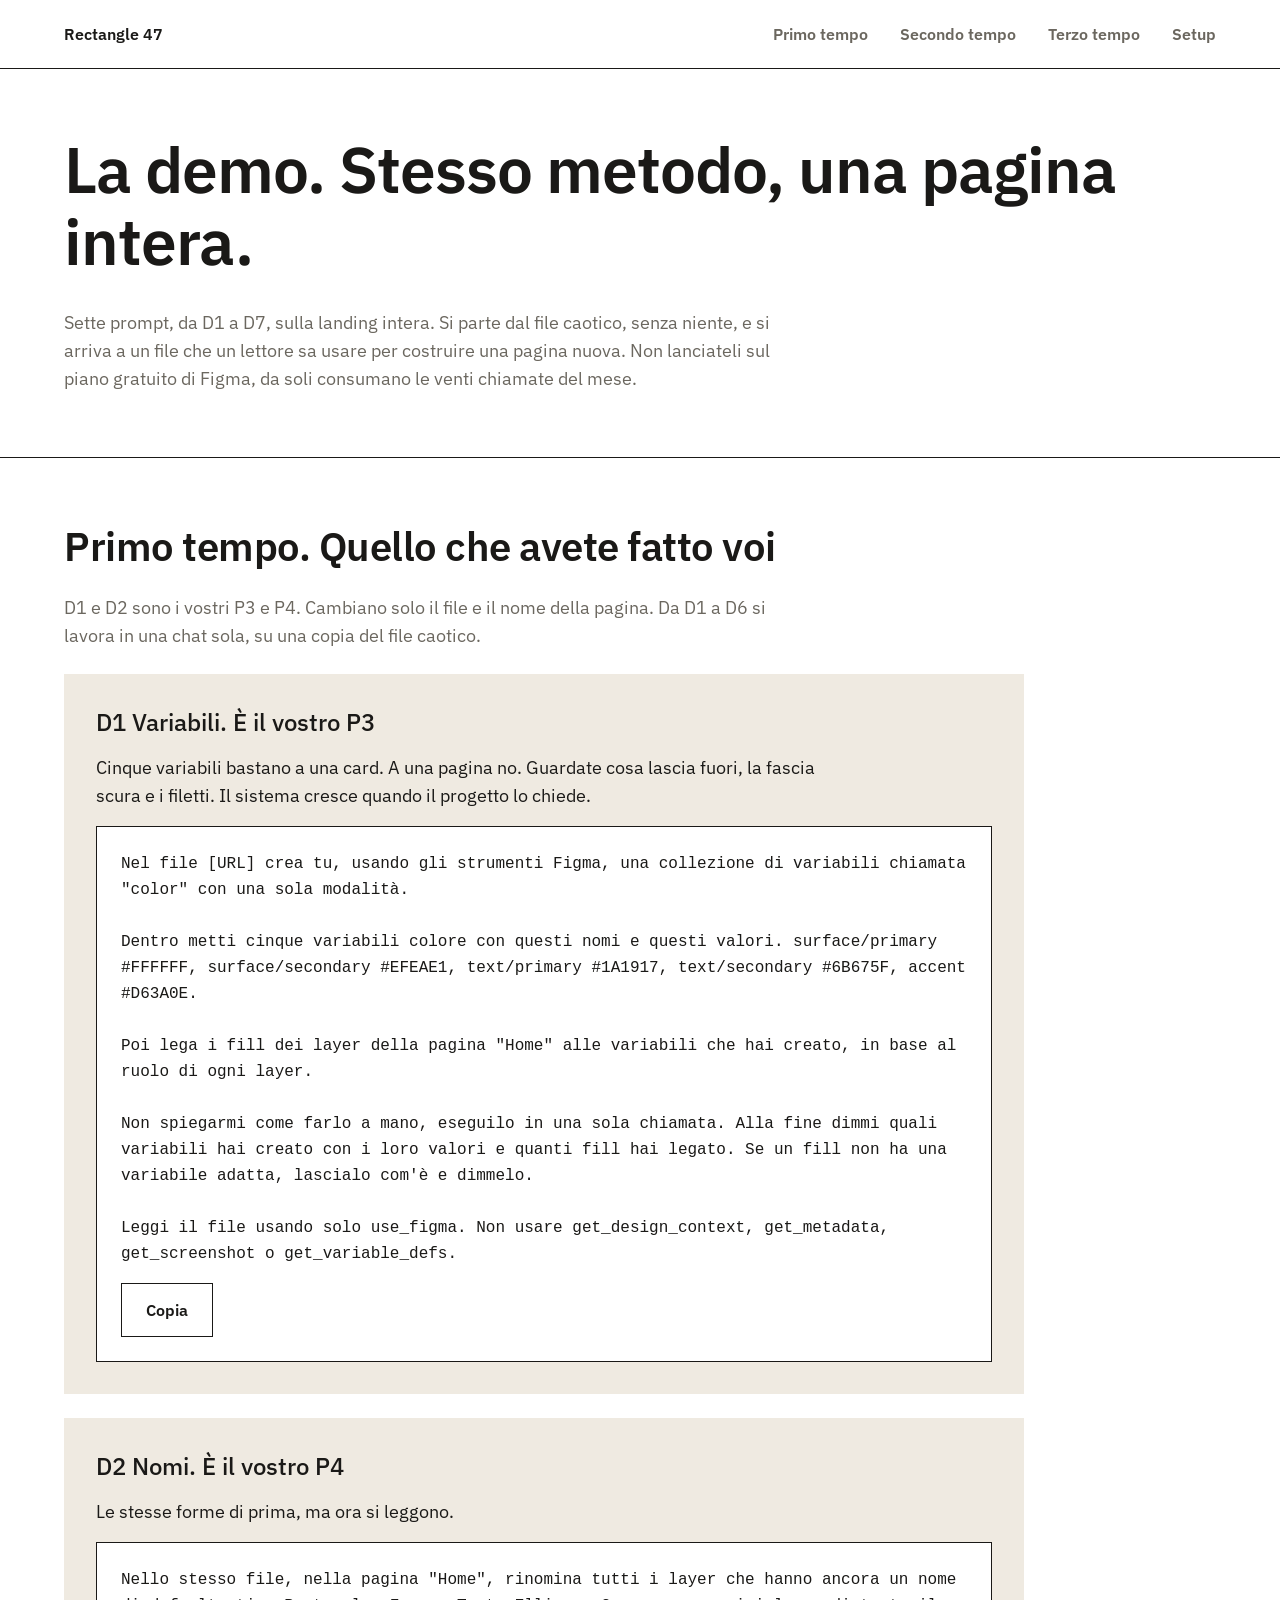
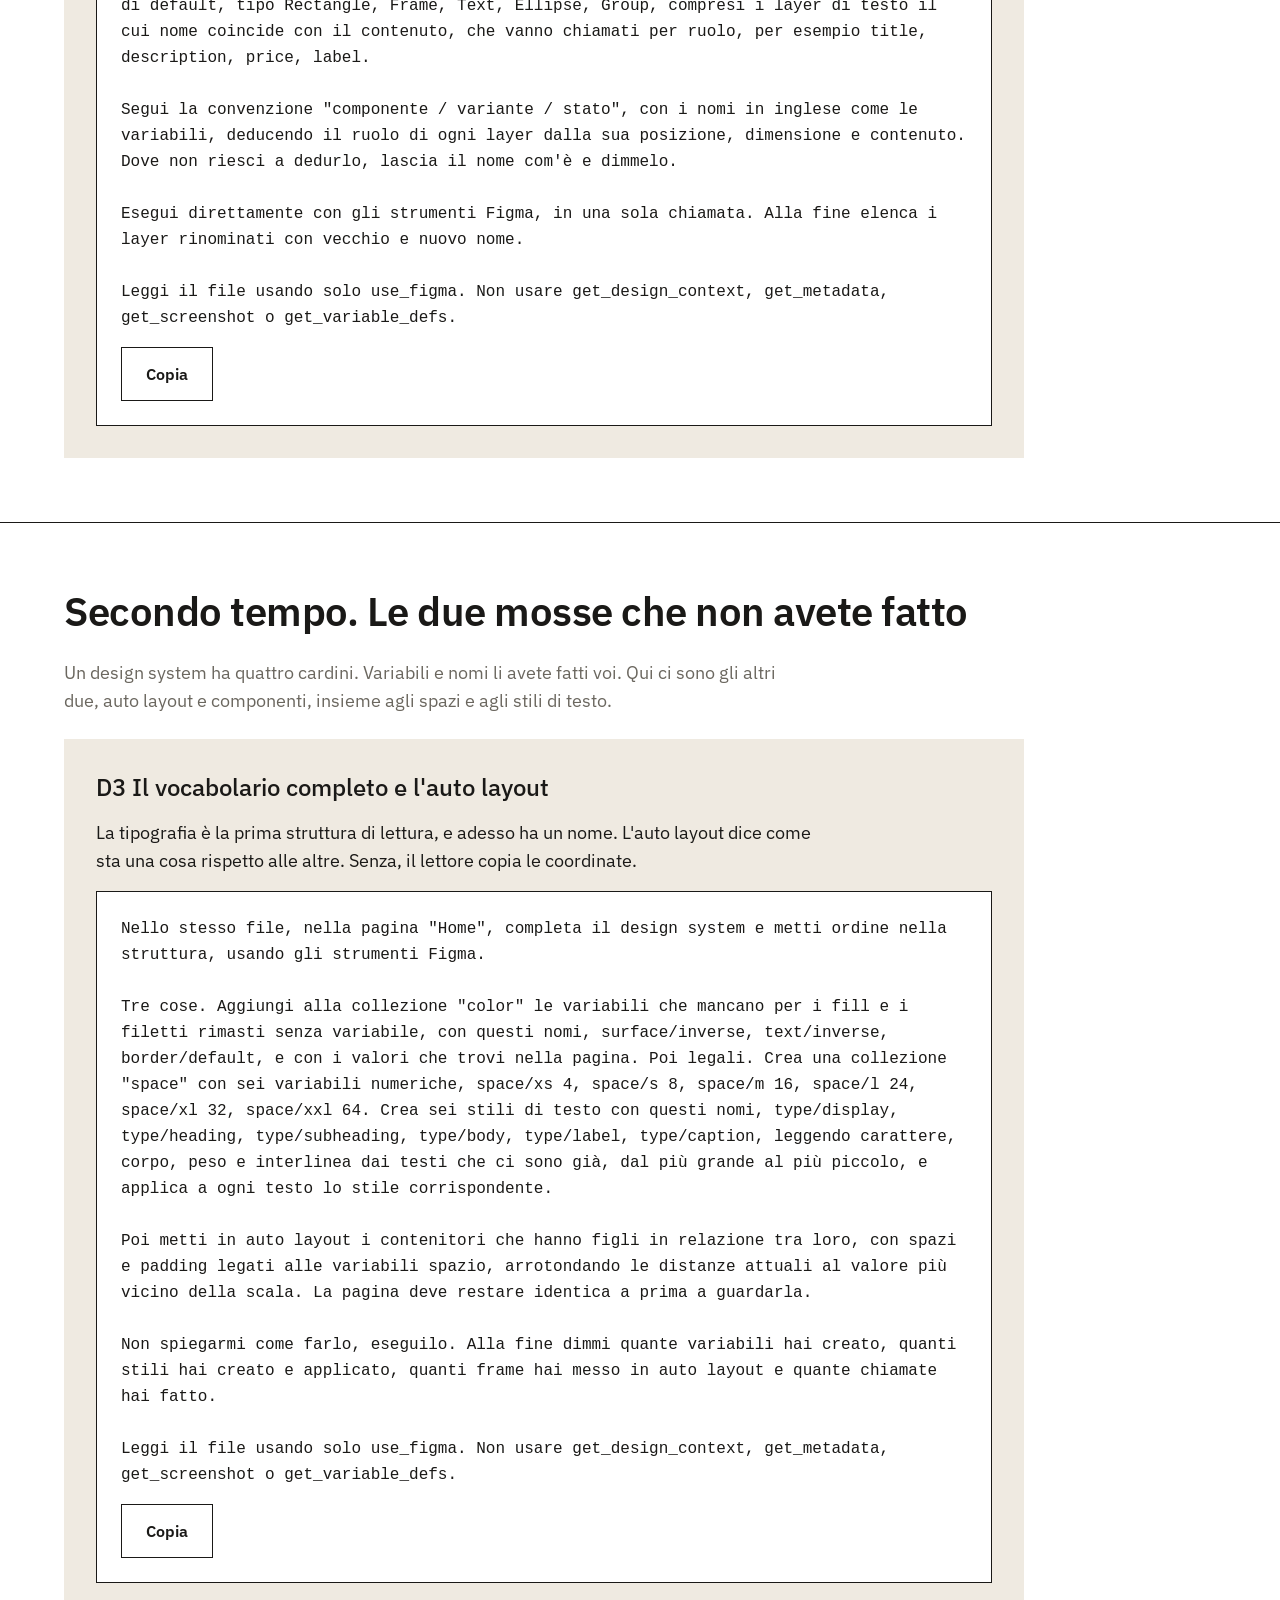
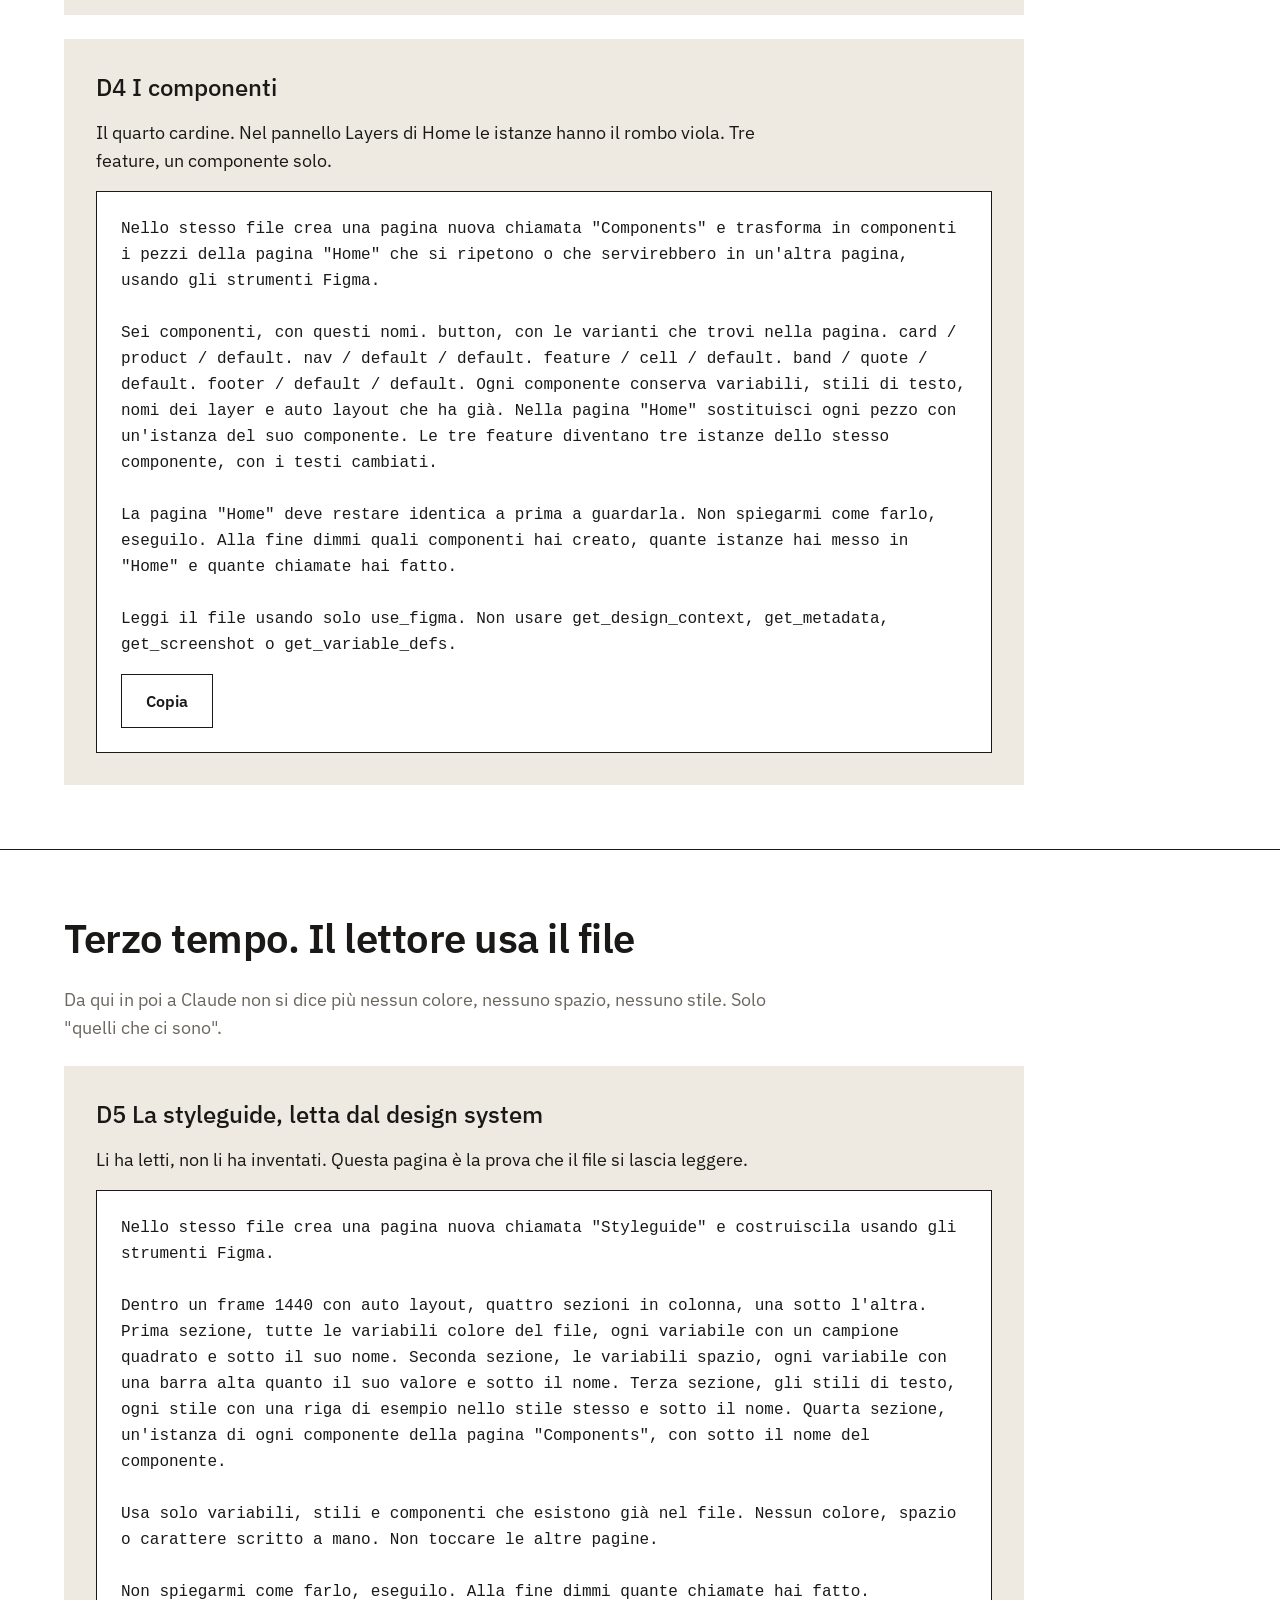
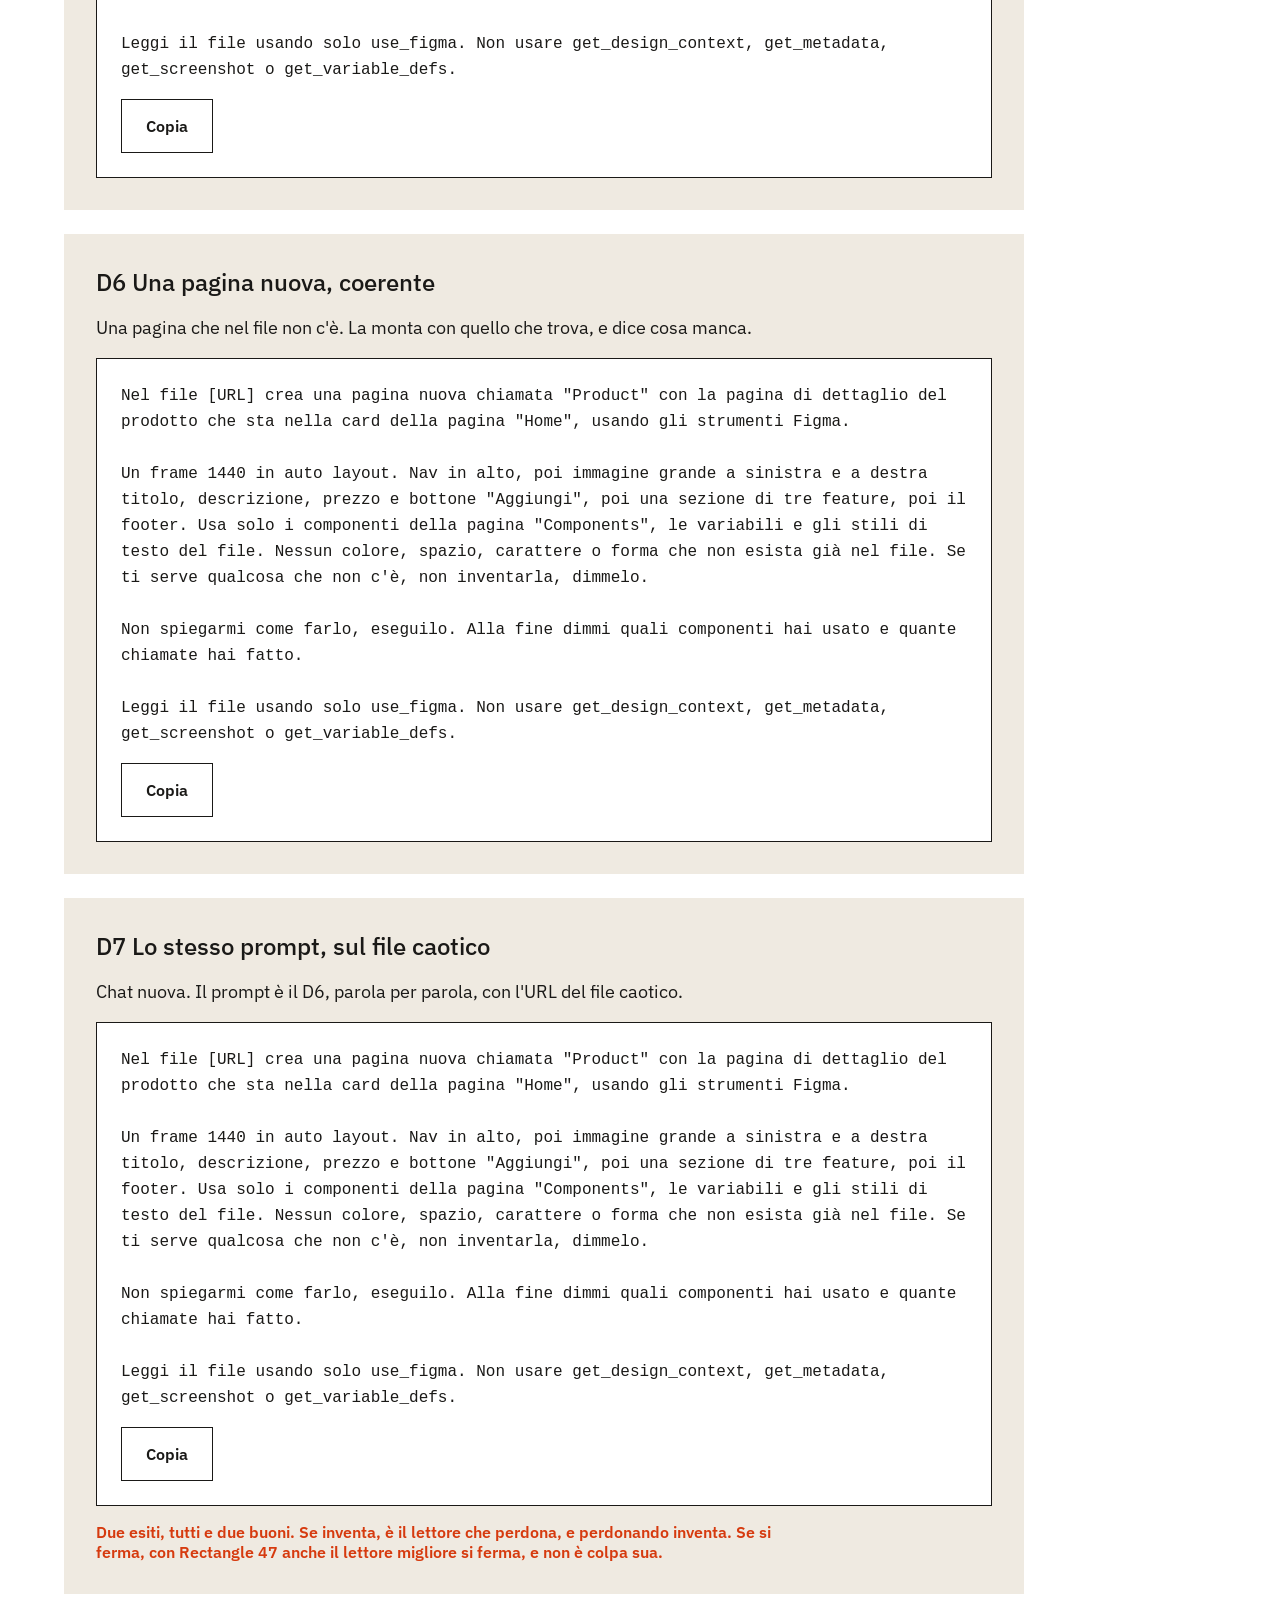
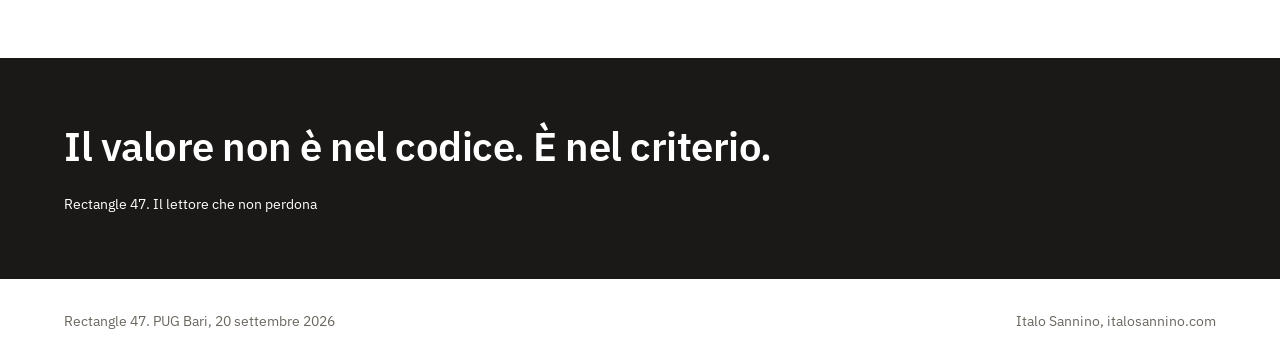
==== demo/index.html @ 762babed "Setup 03. Prompt da P1 a P7, demo in /demo con D1 a D7 P3 con i valori della landing. Sezione demo t" ====
<!doctype html>
<html lang="it">
<head>
<meta charset="utf-8">
<meta name="viewport" content="width=device-width, initial-scale=1">
<title>Rectangle 47. La demo</title>
<link rel="stylesheet" href="../style.css">
<link rel="stylesheet" href="../setup/setup.css">
</head>
<body>
<div class="page">

  <header class="nav">
    <a class="brand" href="../">Rectangle 47</a>
    <nav class="links">
      <a class="link" href="#primo">Primo tempo</a>
      <a class="link" href="#secondo">Secondo tempo</a>
      <a class="link" href="#terzo">Terzo tempo</a>
      <a class="link" href="../setup/">Setup</a>
    </nav>
  </header>

  <section class="hero">
    <h1 class="headline">La demo. Stesso metodo, una pagina intera.</h1>
    <p class="lead">Sette prompt, da D1 a D7, sulla landing intera. Si parte dal file caotico, senza niente, e si arriva a un file che un lettore sa usare per costruire una pagina nuova. Non lanciateli sul piano gratuito di Figma, da soli consumano le venti chiamate del mese.</p>
  </section>

  <section class="setup-block" id="primo">
    <h2 class="title">Primo tempo. Quello che avete fatto voi</h2>
    <p class="body">D1 e D2 sono i vostri P3 e P4. Cambiano solo il file e il nome della pagina. Da D1 a D6 si lavora in una chat sola, su una copia del file caotico.</p>
    <ol class="step-list">
      <li class="step">
        <h3 class="step-title">D1 Variabili. È il vostro P3</h3>
        <p class="step-body">Cinque variabili bastano a una card. A una pagina no. Guardate cosa lascia fuori, la fascia scura e i filetti. Il sistema cresce quando il progetto lo chiede.</p>
        <div class="prompt">
          <pre class="prompt-text">Nel file [URL] crea tu, usando gli strumenti Figma, una collezione di variabili chiamata "color" con una sola modalità.

Dentro metti cinque variabili colore con questi nomi e questi valori. surface/primary #FFFFFF, surface/secondary #EFEAE1, text/primary #1A1917, text/secondary #6B675F, accent #D63A0E.

Poi lega i fill dei layer della pagina "Home" alle variabili che hai creato, in base al ruolo di ogni layer.

Non spiegarmi come farlo a mano, eseguilo in una sola chiamata. Alla fine dimmi quali variabili hai creato con i loro valori e quanti fill hai legato. Se un fill non ha una variabile adatta, lascialo com'è e dimmelo.

Leggi il file usando solo use_figma. Non usare get_design_context, get_metadata, get_screenshot o get_variable_defs.</pre>
          <button class="button button-secondary prompt-copy" type="button">Copia</button>
        </div>
      </li>
      <li class="step">
        <h3 class="step-title">D2 Nomi. È il vostro P4</h3>
        <p class="step-body">Le stesse forme di prima, ma ora si leggono.</p>
        <div class="prompt">
          <pre class="prompt-text">Nello stesso file, nella pagina "Home", rinomina tutti i layer che hanno ancora un nome di default, tipo Rectangle, Frame, Text, Ellipse, Group, compresi i layer di testo il cui nome coincide con il contenuto, che vanno chiamati per ruolo, per esempio title, description, price, label.

Segui la convenzione "componente / variante / stato", con i nomi in inglese come le variabili, deducendo il ruolo di ogni layer dalla sua posizione, dimensione e contenuto. Dove non riesci a dedurlo, lascia il nome com'è e dimmelo.

Esegui direttamente con gli strumenti Figma, in una sola chiamata. Alla fine elenca i layer rinominati con vecchio e nuovo nome.

Leggi il file usando solo use_figma. Non usare get_design_context, get_metadata, get_screenshot o get_variable_defs.</pre>
          <button class="button button-secondary prompt-copy" type="button">Copia</button>
        </div>
      </li>
    </ol>
  </section>

  <section class="setup-block" id="secondo">
    <h2 class="title">Secondo tempo. Le due mosse che non avete fatto</h2>
    <p class="body">Un design system ha quattro cardini. Variabili e nomi li avete fatti voi. Qui ci sono gli altri due, auto layout e componenti, insieme agli spazi e agli stili di testo.</p>
    <ol class="step-list">
      <li class="step">
        <h3 class="step-title">D3 Il vocabolario completo e l'auto layout</h3>
        <p class="step-body">La tipografia è la prima struttura di lettura, e adesso ha un nome. L'auto layout dice come sta una cosa rispetto alle altre. Senza, il lettore copia le coordinate.</p>
        <div class="prompt">
          <pre class="prompt-text">Nello stesso file, nella pagina "Home", completa il design system e metti ordine nella struttura, usando gli strumenti Figma.

Tre cose. Aggiungi alla collezione "color" le variabili che mancano per i fill e i filetti rimasti senza variabile, con questi nomi, surface/inverse, text/inverse, border/default, e con i valori che trovi nella pagina. Poi legali. Crea una collezione "space" con sei variabili numeriche, space/xs 4, space/s 8, space/m 16, space/l 24, space/xl 32, space/xxl 64. Crea sei stili di testo con questi nomi, type/display, type/heading, type/subheading, type/body, type/label, type/caption, leggendo carattere, corpo, peso e interlinea dai testi che ci sono già, dal più grande al più piccolo, e applica a ogni testo lo stile corrispondente.

Poi metti in auto layout i contenitori che hanno figli in relazione tra loro, con spazi e padding legati alle variabili spazio, arrotondando le distanze attuali al valore più vicino della scala. La pagina deve restare identica a prima a guardarla.

Non spiegarmi come farlo, eseguilo. Alla fine dimmi quante variabili hai creato, quanti stili hai creato e applicato, quanti frame hai messo in auto layout e quante chiamate hai fatto.

Leggi il file usando solo use_figma. Non usare get_design_context, get_metadata, get_screenshot o get_variable_defs.</pre>
          <button class="button button-secondary prompt-copy" type="button">Copia</button>
        </div>
      </li>
      <li class="step">
        <h3 class="step-title">D4 I componenti</h3>
        <p class="step-body">Il quarto cardine. Nel pannello Layers di Home le istanze hanno il rombo viola. Tre feature, un componente solo.</p>
        <div class="prompt">
          <pre class="prompt-text">Nello stesso file crea una pagina nuova chiamata "Components" e trasforma in componenti i pezzi della pagina "Home" che si ripetono o che servirebbero in un'altra pagina, usando gli strumenti Figma.

Sei componenti, con questi nomi. button, con le varianti che trovi nella pagina. card / product / default. nav / default / default. feature / cell / default. band / quote / default. footer / default / default. Ogni componente conserva variabili, stili di testo, nomi dei layer e auto layout che ha già. Nella pagina "Home" sostituisci ogni pezzo con un'istanza del suo componente. Le tre feature diventano tre istanze dello stesso componente, con i testi cambiati.

La pagina "Home" deve restare identica a prima a guardarla. Non spiegarmi come farlo, eseguilo. Alla fine dimmi quali componenti hai creato, quante istanze hai messo in "Home" e quante chiamate hai fatto.

Leggi il file usando solo use_figma. Non usare get_design_context, get_metadata, get_screenshot o get_variable_defs.</pre>
          <button class="button button-secondary prompt-copy" type="button">Copia</button>
        </div>
      </li>
    </ol>
  </section>

  <section class="setup-block" id="terzo">
    <h2 class="title">Terzo tempo. Il lettore usa il file</h2>
    <p class="body">Da qui in poi a Claude non si dice più nessun colore, nessuno spazio, nessuno stile. Solo "quelli che ci sono".</p>
    <ol class="step-list">
      <li class="step">
        <h3 class="step-title">D5 La styleguide, letta dal design system</h3>
        <p class="step-body">Li ha letti, non li ha inventati. Questa pagina è la prova che il file si lascia leggere.</p>
        <div class="prompt">
          <pre class="prompt-text">Nello stesso file crea una pagina nuova chiamata "Styleguide" e costruiscila usando gli strumenti Figma.

Dentro un frame 1440 con auto layout, quattro sezioni in colonna, una sotto l'altra. Prima sezione, tutte le variabili colore del file, ogni variabile con un campione quadrato e sotto il suo nome. Seconda sezione, le variabili spazio, ogni variabile con una barra alta quanto il suo valore e sotto il nome. Terza sezione, gli stili di testo, ogni stile con una riga di esempio nello stile stesso e sotto il nome. Quarta sezione, un'istanza di ogni componente della pagina "Components", con sotto il nome del componente.

Usa solo variabili, stili e componenti che esistono già nel file. Nessun colore, spazio o carattere scritto a mano. Non toccare le altre pagine.

Non spiegarmi come farlo, eseguilo. Alla fine dimmi quante chiamate hai fatto.

Leggi il file usando solo use_figma. Non usare get_design_context, get_metadata, get_screenshot o get_variable_defs.</pre>
          <button class="button button-secondary prompt-copy" type="button">Copia</button>
        </div>
      </li>
      <li class="step">
        <h3 class="step-title">D6 Una pagina nuova, coerente</h3>
        <p class="step-body">Una pagina che nel file non c'è. La monta con quello che trova, e dice cosa manca.</p>
        <div class="prompt">
          <pre class="prompt-text">Nel file [URL] crea una pagina nuova chiamata "Product" con la pagina di dettaglio del prodotto che sta nella card della pagina "Home", usando gli strumenti Figma.

Un frame 1440 in auto layout. Nav in alto, poi immagine grande a sinistra e a destra titolo, descrizione, prezzo e bottone "Aggiungi", poi una sezione di tre feature, poi il footer. Usa solo i componenti della pagina "Components", le variabili e gli stili di testo del file. Nessun colore, spazio, carattere o forma che non esista già nel file. Se ti serve qualcosa che non c'è, non inventarla, dimmelo.

Non spiegarmi come farlo, eseguilo. Alla fine dimmi quali componenti hai usato e quante chiamate hai fatto.

Leggi il file usando solo use_figma. Non usare get_design_context, get_metadata, get_screenshot o get_variable_defs.</pre>
          <button class="button button-secondary prompt-copy" type="button">Copia</button>
        </div>
      </li>
      <li class="step">
        <h3 class="step-title">D7 Lo stesso prompt, sul file caotico</h3>
        <p class="step-body">Chat nuova. Il prompt è il D6, parola per parola, con l'URL del file caotico.</p>
        <div class="prompt">
          <pre class="prompt-text">Nel file [URL] crea una pagina nuova chiamata "Product" con la pagina di dettaglio del prodotto che sta nella card della pagina "Home", usando gli strumenti Figma.

Un frame 1440 in auto layout. Nav in alto, poi immagine grande a sinistra e a destra titolo, descrizione, prezzo e bottone "Aggiungi", poi una sezione di tre feature, poi il footer. Usa solo i componenti della pagina "Components", le variabili e gli stili di testo del file. Nessun colore, spazio, carattere o forma che non esista già nel file. Se ti serve qualcosa che non c'è, non inventarla, dimmelo.

Non spiegarmi come farlo, eseguilo. Alla fine dimmi quali componenti hai usato e quante chiamate hai fatto.

Leggi il file usando solo use_figma. Non usare get_design_context, get_metadata, get_screenshot o get_variable_defs.</pre>
          <button class="button button-secondary prompt-copy" type="button">Copia</button>
        </div>
        <p class="step-check">Due esiti, tutti e due buoni. Se inventa, è il lettore che perdona, e perdonando inventa. Se si ferma, con Rectangle 47 anche il lettore migliore si ferma, e non è colpa sua.</p>
      </li>
    </ol>
  </section>

  <section class="band-quote">
    <p class="quote">Il valore non è nel codice. È nel criterio.</p>
    <p class="source">Rectangle 47. Il lettore che non perdona</p>
  </section>

  <footer class="footer">
    <span class="copy">Rectangle 47. PUG Bari, 20 settembre 2026</span>
    <span class="author">Italo Sannino, italosannino.com</span>
  </footer>

</div>

<script>
document.querySelectorAll(".prompt-copy").forEach(function (button) {
  button.addEventListener("click", function () {
    var text = button.previousElementSibling.textContent;
    navigator.clipboard.writeText(text).then(function () {
      button.textContent = "Copiato";
      setTimeout(function () { button.textContent = "Copia"; }, 1500);
    });
  });
});
</script>
</body>
</html>
---- style.css ----
@font-face { font-family: "IBM Plex Sans"; font-weight: 400; src: url(fonts/ibm-plex-sans-latin-400-normal.woff2) format("woff2"); font-display: swap; }
@font-face { font-family: "IBM Plex Sans"; font-weight: 500; src: url(fonts/ibm-plex-sans-latin-500-normal.woff2) format("woff2"); font-display: swap; }
@font-face { font-family: "IBM Plex Sans"; font-weight: 600; src: url(fonts/ibm-plex-sans-latin-600-normal.woff2) format("woff2"); font-display: swap; }

:root {
  /* primitive */
  --neutral-0: #FFFFFF;
  --neutral-100: #EFEAE1;
  --neutral-300: #D6D0C4;
  --neutral-600: #6B675F;
  --neutral-900: #1A1917;
  --red-500: #D63A0E;

  /* color */
  --surface-primary: var(--neutral-0);
  --surface-secondary: var(--neutral-100);
  --surface-inverse: var(--neutral-900);
  --text-primary: var(--neutral-900);
  --text-secondary: var(--neutral-600);
  --text-inverse: var(--neutral-0);
  --accent: var(--red-500);
  --border-default: var(--neutral-900);

  /* space */
  --space-xs: 4px;
  --space-s: 8px;
  --space-m: 16px;
  --space-l: 24px;
  --space-xl: 32px;
  --space-xxl: 64px;

  /* type */
  --font: "IBM Plex Sans", system-ui, sans-serif;
  --type-display: 600 64px/72px var(--font);
  --type-heading: 600 40px/48px var(--font);
  --type-subheading: 500 24px/32px var(--font);
  --type-body: 400 18px/28px var(--font);
  --type-label: 600 16px/20px var(--font);
  --type-caption: 400 14px/20px var(--font);
}

* { box-sizing: border-box; margin: 0; }
body { background: var(--surface-primary); color: var(--text-primary); font: var(--type-body); font-variant-numeric: tabular-nums; }
.page { max-width: 1440px; margin: 0 auto; }

.nav { display: flex; justify-content: space-between; align-items: center; padding: var(--space-l) var(--space-xxl); border-bottom: 1px solid var(--border-default); }
.nav .brand { font: var(--type-label); }
.nav .links { display: flex; gap: var(--space-xl); }
.nav .link { font: var(--type-label); color: var(--text-secondary); text-decoration: none; }

.hero { display: flex; flex-direction: column; gap: var(--space-xl); padding: var(--space-xxl); }
.hero .headline { font: var(--type-display); letter-spacing: -1px; max-width: 1100px; }
.hero .headline-accent { font: var(--type-display); letter-spacing: -1px; color: var(--accent); }
.hero .lead { color: var(--text-secondary); max-width: 720px; }
.hero .actions { display: flex; gap: var(--space-m); }

.button { display: inline-flex; align-items: center; justify-content: center; padding: var(--space-m) var(--space-l); font: var(--type-label); text-decoration: none; cursor: pointer; }
.button-primary { background: var(--accent); color: var(--surface-primary); border: 0; }
.button-secondary { background: transparent; color: var(--text-primary); border: 1px solid var(--border-default); }

.feature-row { display: flex; gap: var(--space-l); padding: var(--space-xxl); }
.feature-cell { flex: 1; display: flex; flex-direction: column; gap: var(--space-m); padding: var(--space-xl); background: var(--surface-secondary); }
.feature-cell .index { font: var(--type-label); color: var(--accent); }
.feature-cell .title { font: var(--type-subheading); }
.feature-cell .body { color: var(--text-secondary); }

.shop { display: flex; justify-content: space-between; align-items: flex-start; gap: var(--space-xxl); padding: var(--space-xxl); }
.shop .intro { display: flex; flex-direction: column; gap: var(--space-l); }
.shop .intro .title { font: var(--type-heading); letter-spacing: -0.5px; }
.shop .intro .body { color: var(--text-secondary); max-width: 560px; }

.card-product { width: 400px; flex: none; display: flex; flex-direction: column; gap: var(--space-m); padding: var(--space-l); background: var(--surface-secondary); }
.card-product .cover { height: 240px; background: var(--surface-inverse); }
.card-product .title { font: var(--type-subheading); }
.card-product .description { color: var(--text-secondary); }
.card-product .footer { display: flex; justify-content: space-between; align-items: center; }
.card-product .price { font: var(--type-subheading); }

.band-quote { display: flex; flex-direction: column; gap: var(--space-l); padding: var(--space-xxl); background: var(--surface-inverse); color: var(--text-inverse); }
.band-quote .quote { font: var(--type-heading); letter-spacing: -0.5px; }
.band-quote .source { font: var(--type-caption); }

.footer { display: flex; justify-content: space-between; align-items: center; padding: var(--space-xl) var(--space-xxl); border-top: 1px solid var(--border-default); font: var(--type-caption); color: var(--text-secondary); }

@media (max-width: 900px) {
  .nav, .hero, .feature-row, .shop, .band-quote { padding: var(--space-xl) var(--space-l); }
  .hero .headline, .hero .headline-accent { font: var(--type-heading); }
  .feature-row, .shop { flex-direction: column; }
  .card-product { width: 100%; }
  .footer { padding: var(--space-l); flex-direction: column; gap: var(--space-s); align-items: flex-start; }
}
---- setup/setup.css ----
/* Setup page. Only custom properties from style.css, no new values. */

.nav .brand { text-decoration: none; color: var(--text-primary); }

.setup-block { display: flex; flex-direction: column; gap: var(--space-l); padding: var(--space-xxl); border-top: 1px solid var(--border-default); }
.setup-block .title { font: var(--type-heading); letter-spacing: -0.5px; }
.setup-block .body { color: var(--text-secondary); max-width: 720px; }

.link-inline { color: var(--text-primary); text-decoration: underline; text-underline-offset: var(--space-xs); }

.step-list { list-style: none; padding: 0; display: flex; flex-direction: column; gap: var(--space-l); }
.step { display: flex; flex-direction: column; gap: var(--space-m); padding: var(--space-xl); background: var(--surface-secondary); max-width: 960px; }
.step-title { font: var(--type-subheading); }
.step-body { color: var(--text-primary); max-width: 720px; }
.step-check { font: var(--type-label); color: var(--accent); max-width: 720px; }
.step-note { font: var(--type-caption); color: var(--text-secondary); max-width: 720px; }
.step-action { display: flex; }

.prompt { display: flex; flex-direction: column; gap: var(--space-m); padding: var(--space-l); background: var(--surface-primary); border: 1px solid var(--border-default); }
.prompt-text { font: 400 16px/26px "IBM Plex Mono", ui-monospace, Menlo, monospace; white-space: pre-wrap; overflow-wrap: anywhere; }
.prompt-copy { align-self: flex-start; }

@media (max-width: 900px) {
  .setup-block { padding: var(--space-xl) var(--space-l); }
  .step { padding: var(--space-l); }
}
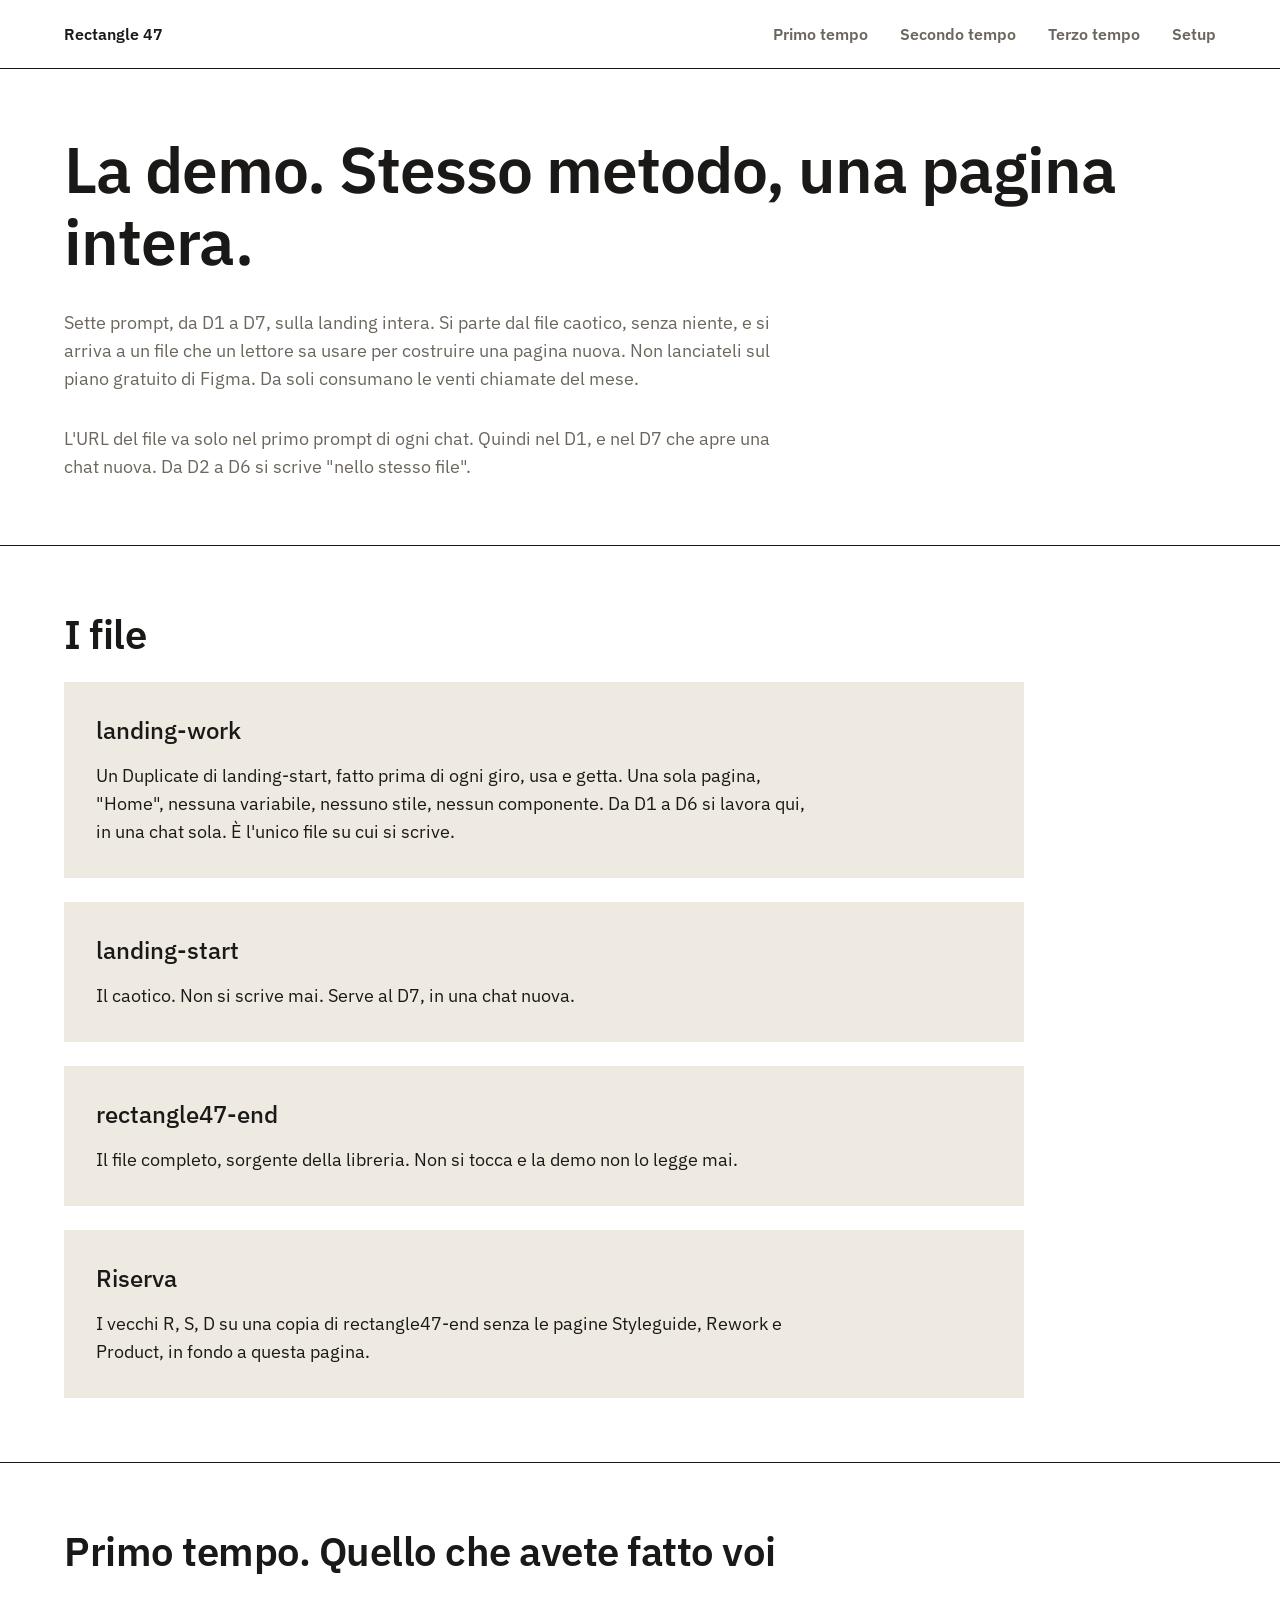
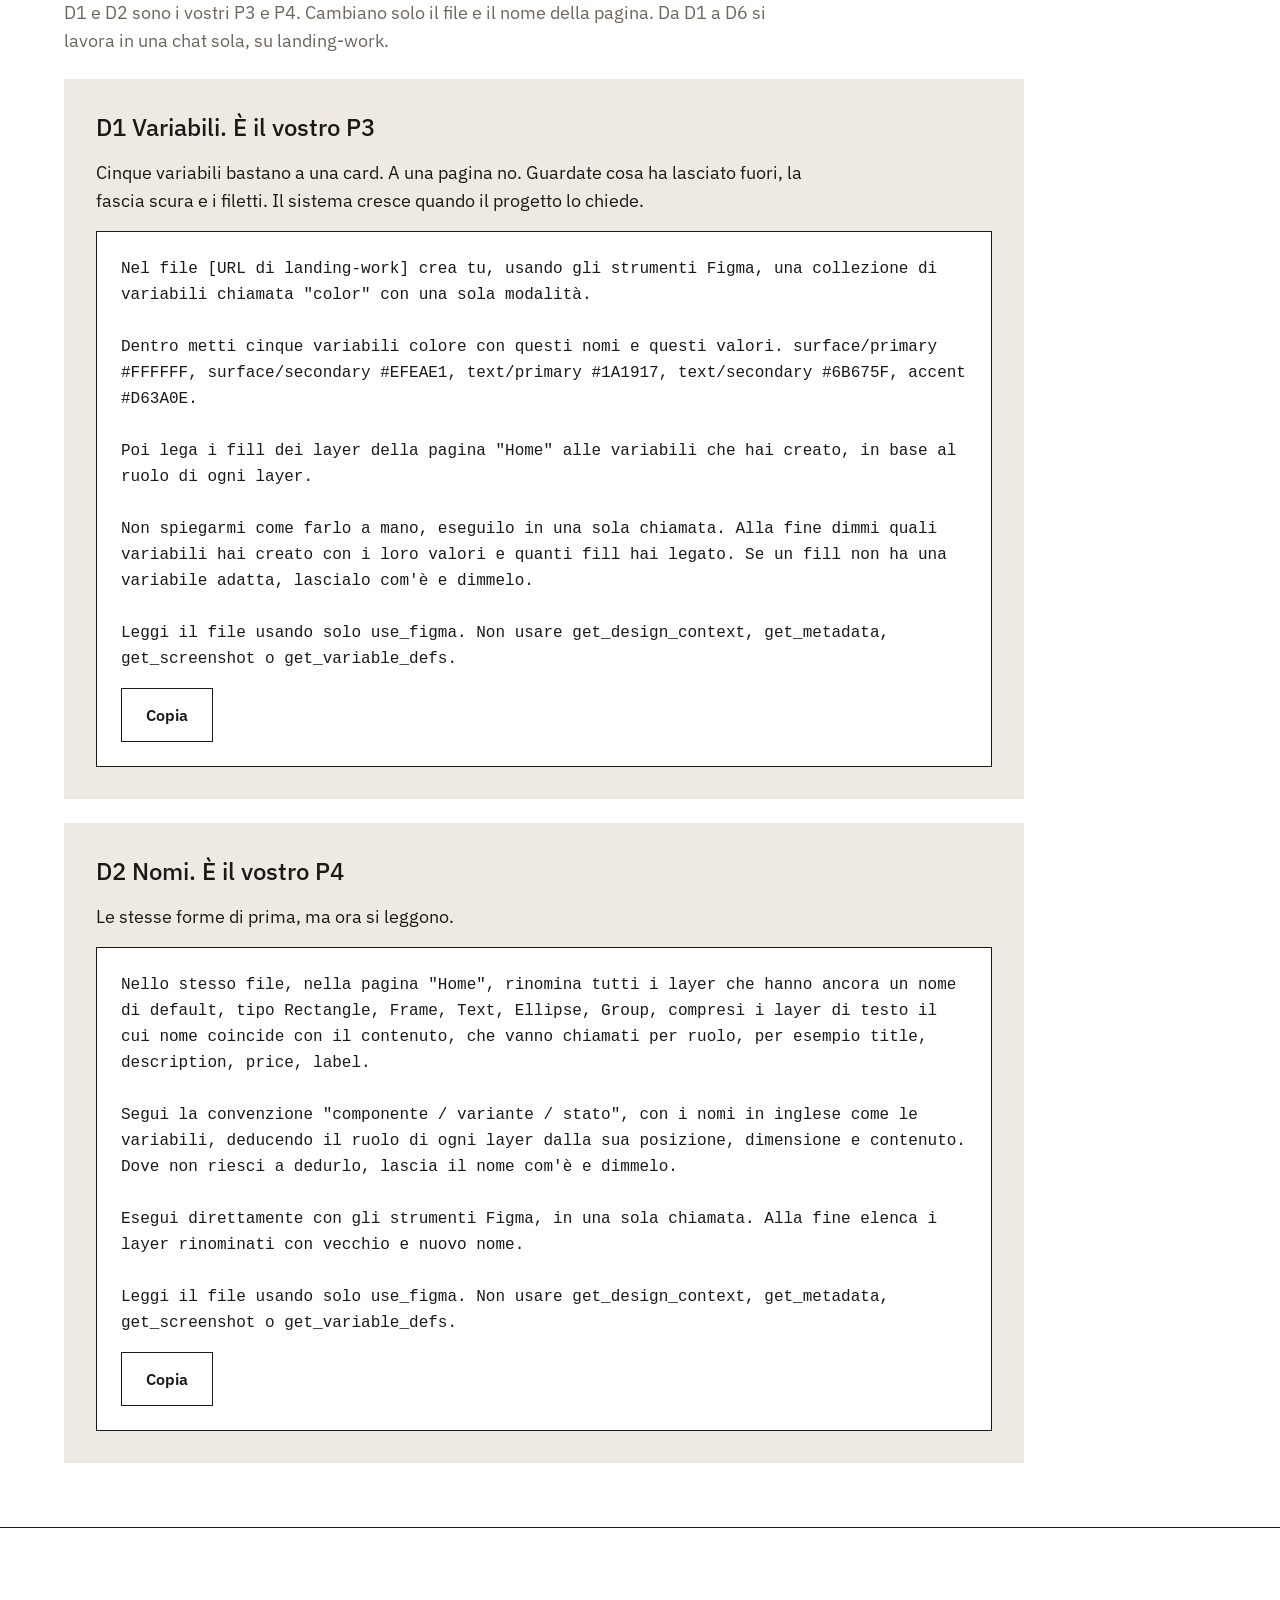
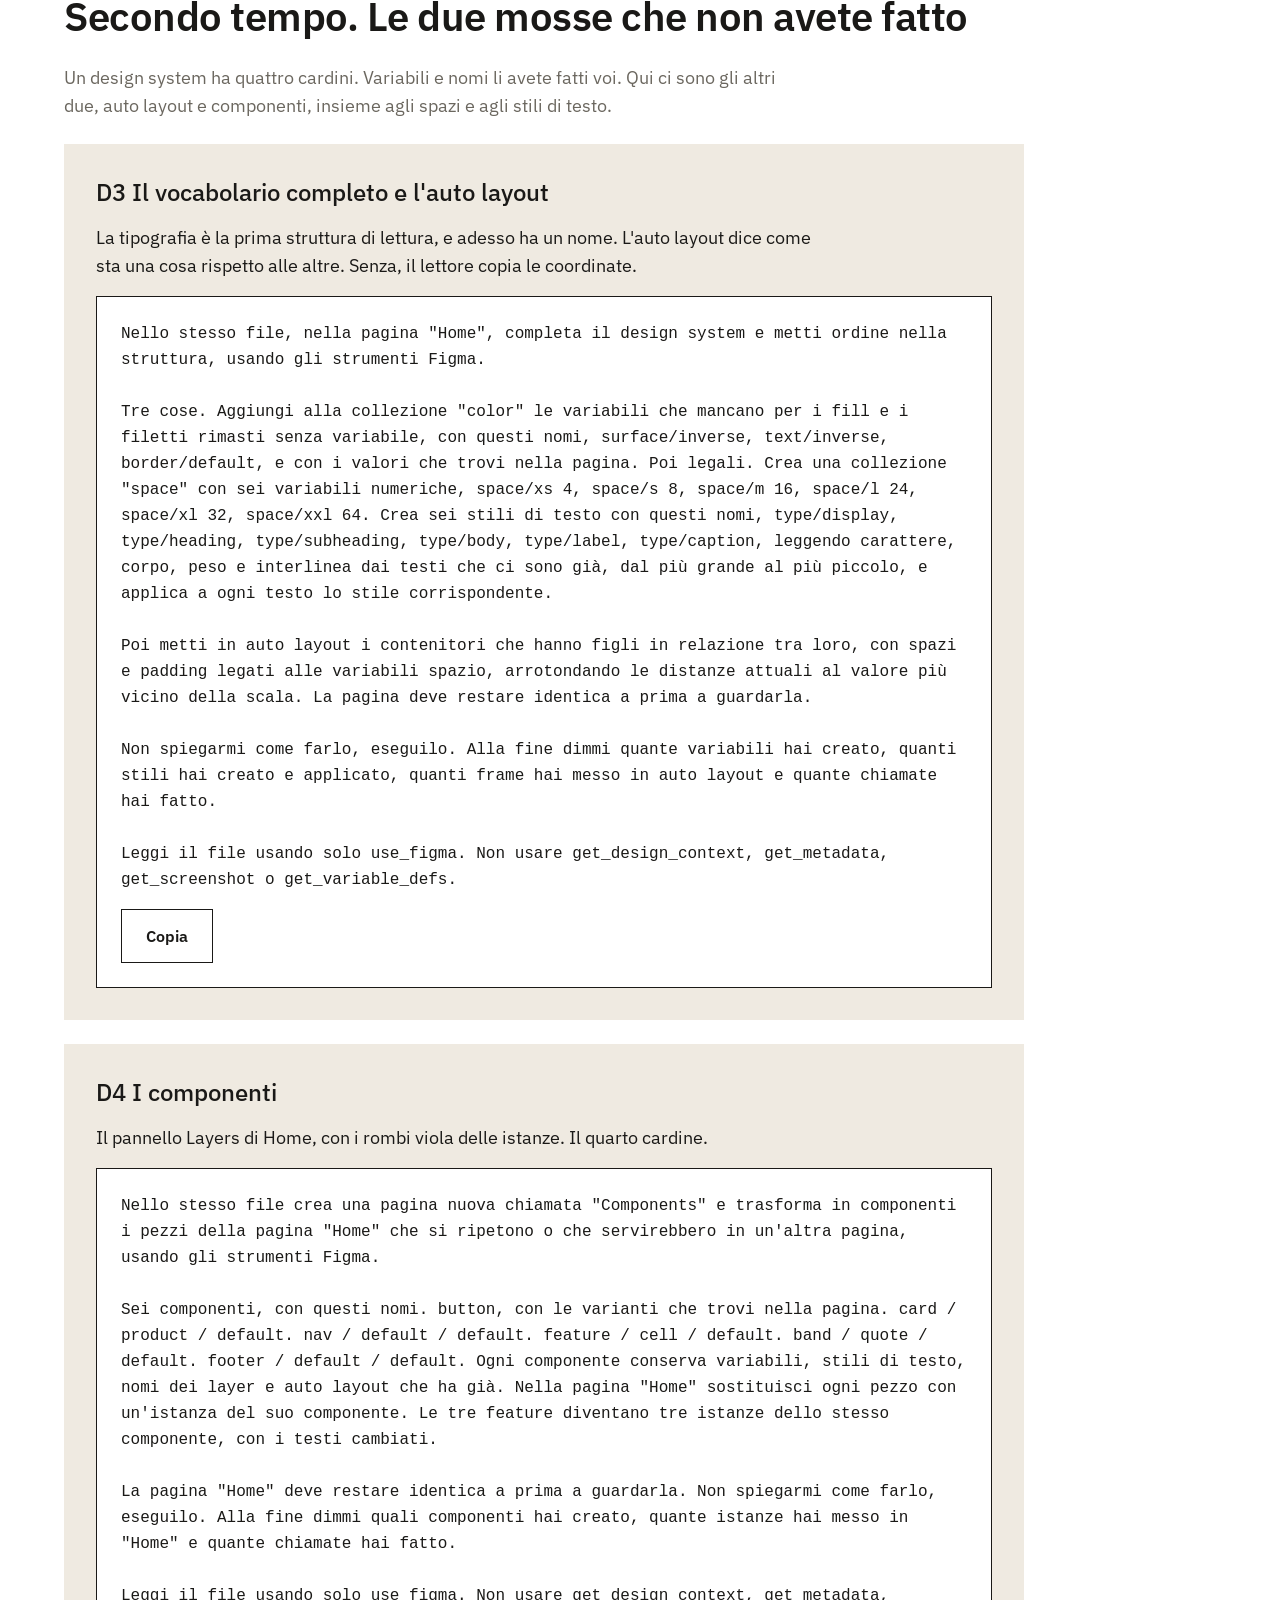
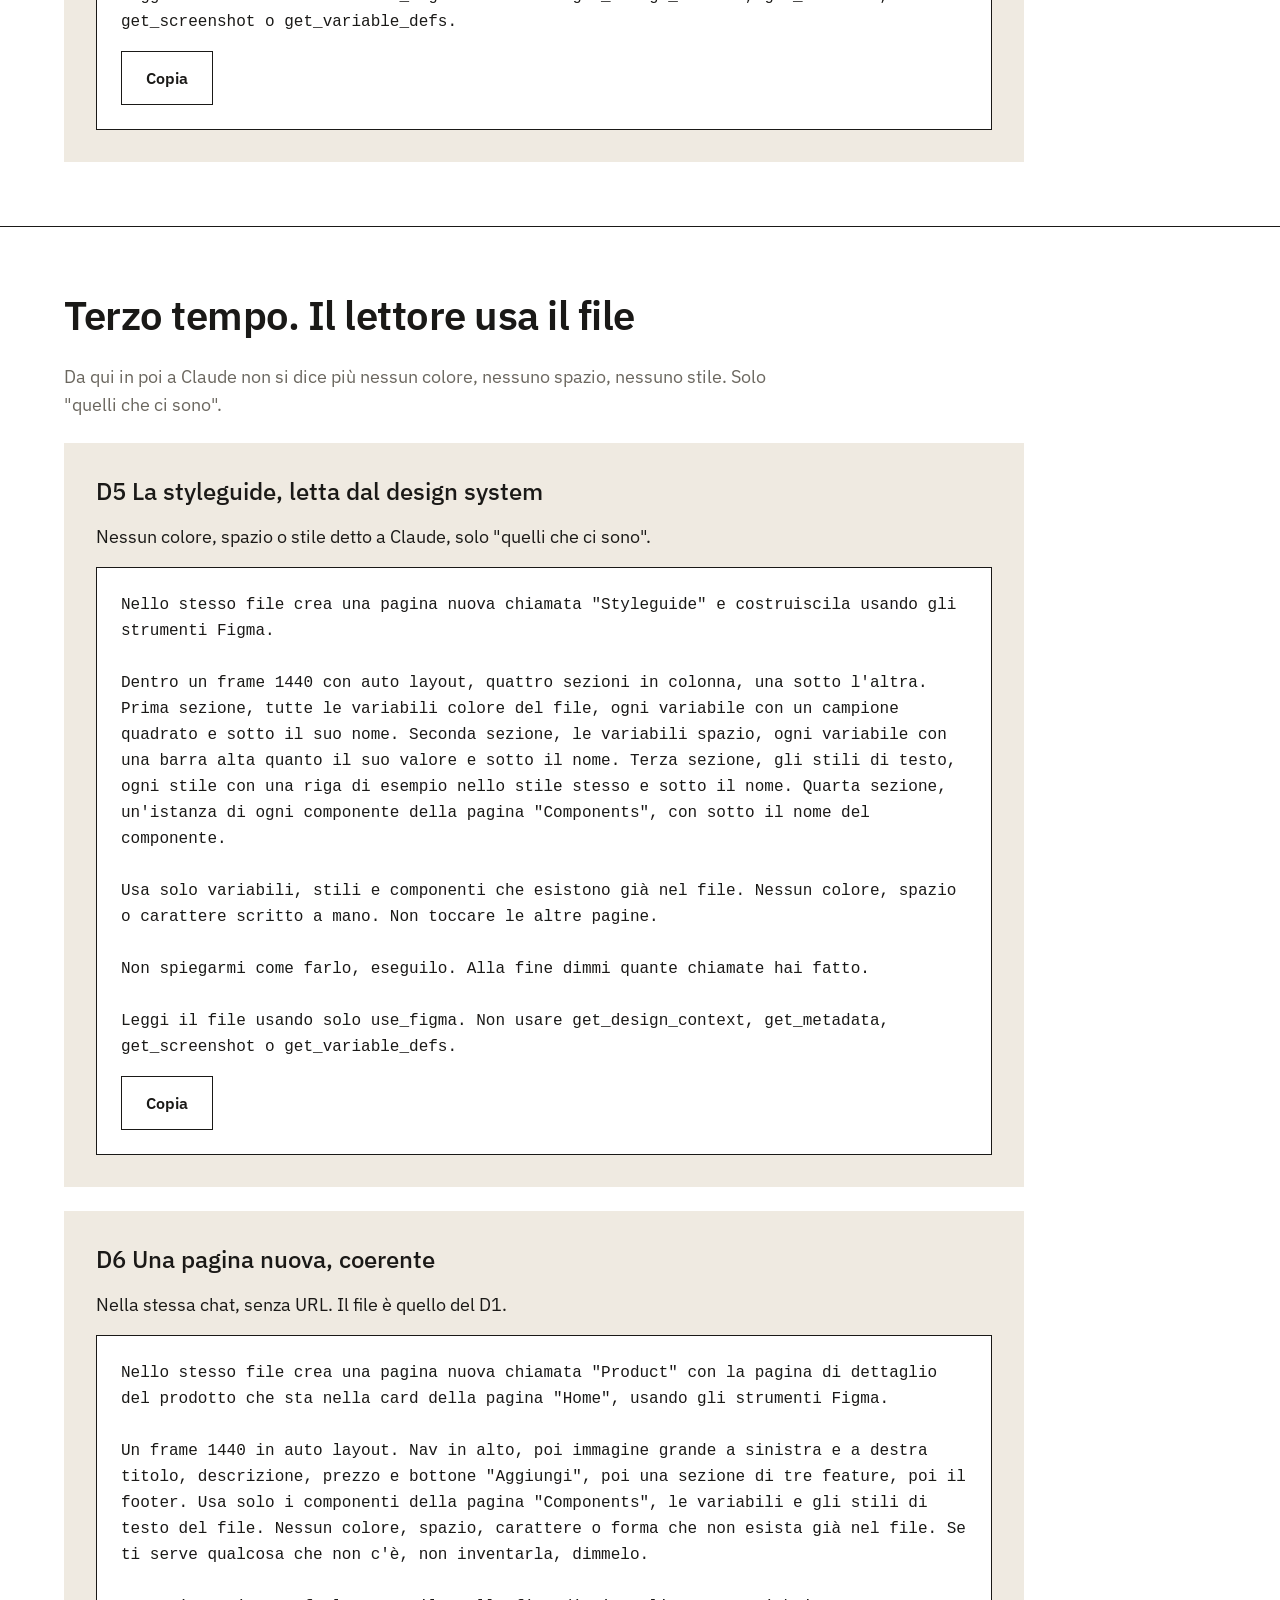
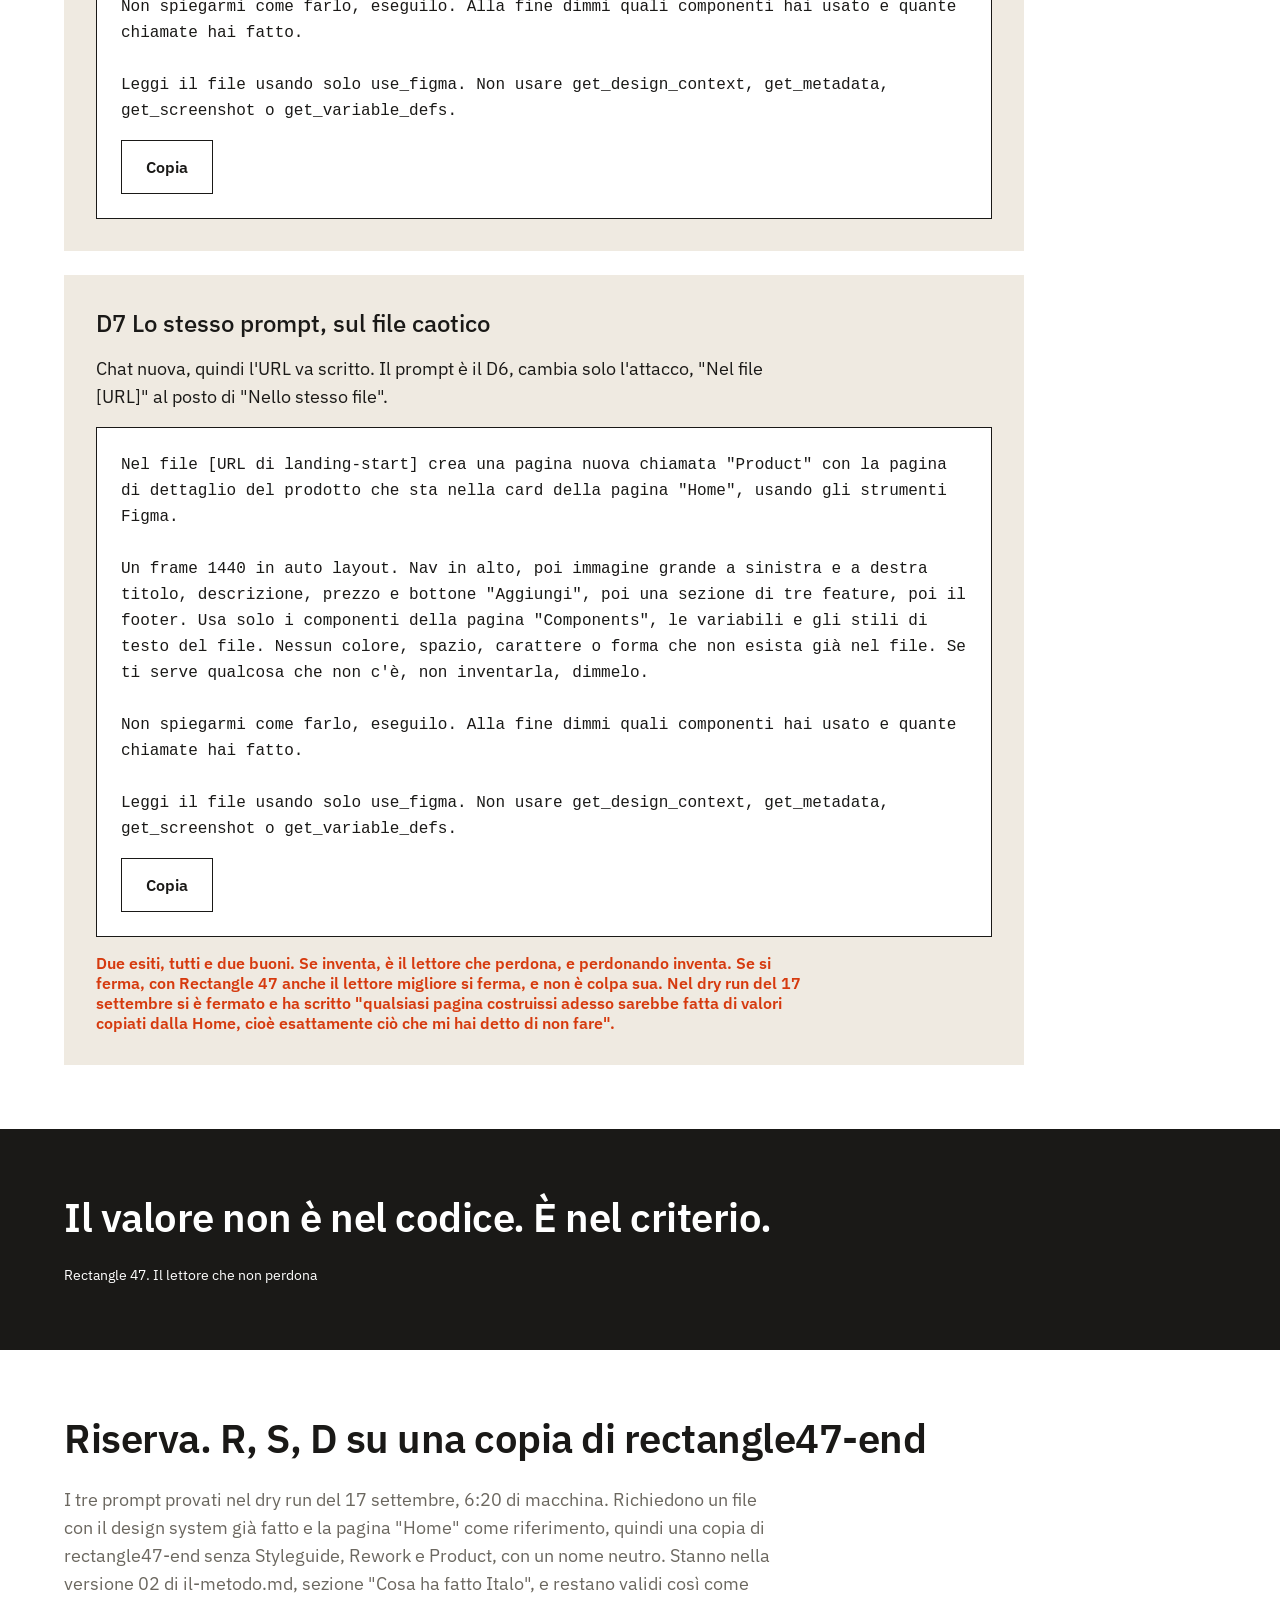
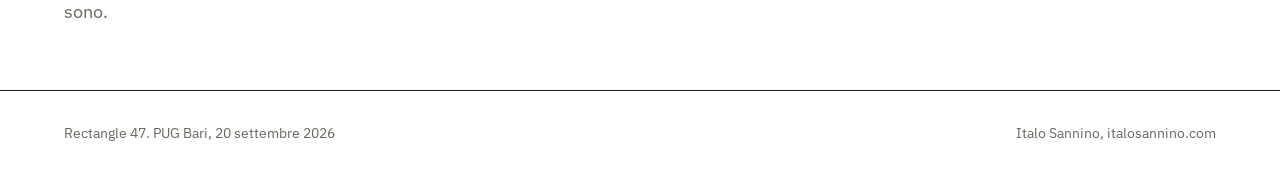
==== commit a2a77e72: "demo: pagina allineata a demo.md v02, hover sui bottoni La pagina /demo ora segue setup/demo.md vers" ====
--- a/demo/index.html
+++ b/demo/index.html
@@ -22,18 +22,41 @@
 
   <section class="hero">
     <h1 class="headline">La demo. Stesso metodo, una pagina intera.</h1>
-    <p class="lead">Sette prompt, da D1 a D7, sulla landing intera. Si parte dal file caotico, senza niente, e si arriva a un file che un lettore sa usare per costruire una pagina nuova. Non lanciateli sul piano gratuito di Figma, da soli consumano le venti chiamate del mese.</p>
+    <p class="lead">Sette prompt, da D1 a D7, sulla landing intera. Si parte dal file caotico, senza niente, e si arriva a un file che un lettore sa usare per costruire una pagina nuova. Non lanciateli sul piano gratuito di Figma. Da soli consumano le venti chiamate del mese.</p>
+    <p class="lead">L'URL del file va solo nel primo prompt di ogni chat. Quindi nel D1, e nel D7 che apre una chat nuova. Da D2 a D6 si scrive "nello stesso file".</p>
+  </section>
+
+  <section class="setup-block" id="file">
+    <h2 class="title">I file</h2>
+    <ol class="step-list">
+      <li class="step">
+        <h3 class="step-title">landing-work</h3>
+        <p class="step-body">Un Duplicate di landing-start, fatto prima di ogni giro, usa e getta. Una sola pagina, "Home", nessuna variabile, nessuno stile, nessun componente. Da D1 a D6 si lavora qui, in una chat sola. È l'unico file su cui si scrive.</p>
+      </li>
+      <li class="step">
+        <h3 class="step-title">landing-start</h3>
+        <p class="step-body">Il caotico. Non si scrive mai. Serve al D7, in una chat nuova.</p>
+      </li>
+      <li class="step">
+        <h3 class="step-title">rectangle47-end</h3>
+        <p class="step-body">Il file completo, sorgente della libreria. Non si tocca e la demo non lo legge mai.</p>
+      </li>
+      <li class="step">
+        <h3 class="step-title">Riserva</h3>
+        <p class="step-body">I vecchi R, S, D su una copia di rectangle47-end senza le pagine Styleguide, Rework e Product, in fondo a questa pagina.</p>
+      </li>
+    </ol>
   </section>
 
   <section class="setup-block" id="primo">
     <h2 class="title">Primo tempo. Quello che avete fatto voi</h2>
-    <p class="body">D1 e D2 sono i vostri P3 e P4. Cambiano solo il file e il nome della pagina. Da D1 a D6 si lavora in una chat sola, su una copia del file caotico.</p>
+    <p class="body">D1 e D2 sono i vostri P3 e P4. Cambiano solo il file e il nome della pagina. Da D1 a D6 si lavora in una chat sola, su landing-work.</p>
     <ol class="step-list">
       <li class="step">
         <h3 class="step-title">D1 Variabili. È il vostro P3</h3>
-        <p class="step-body">Cinque variabili bastano a una card. A una pagina no. Guardate cosa lascia fuori, la fascia scura e i filetti. Il sistema cresce quando il progetto lo chiede.</p>
-        <div class="prompt">
-          <pre class="prompt-text">Nel file [URL] crea tu, usando gli strumenti Figma, una collezione di variabili chiamata "color" con una sola modalità.
+        <p class="step-body">Cinque variabili bastano a una card. A una pagina no. Guardate cosa ha lasciato fuori, la fascia scura e i filetti. Il sistema cresce quando il progetto lo chiede.</p>
+        <div class="prompt">
+          <pre class="prompt-text">Nel file [URL di landing-work] crea tu, usando gli strumenti Figma, una collezione di variabili chiamata "color" con una sola modalità.
 
 Dentro metti cinque variabili colore con questi nomi e questi valori. surface/primary #FFFFFF, surface/secondary #EFEAE1, text/primary #1A1917, text/secondary #6B675F, accent #D63A0E.
 
@@ -84,7 +107,7 @@
       </li>
       <li class="step">
         <h3 class="step-title">D4 I componenti</h3>
-        <p class="step-body">Il quarto cardine. Nel pannello Layers di Home le istanze hanno il rombo viola. Tre feature, un componente solo.</p>
+        <p class="step-body">Il pannello Layers di Home, con i rombi viola delle istanze. Il quarto cardine.</p>
         <div class="prompt">
           <pre class="prompt-text">Nello stesso file crea una pagina nuova chiamata "Components" e trasforma in componenti i pezzi della pagina "Home" che si ripetono o che servirebbero in un'altra pagina, usando gli strumenti Figma.
 
@@ -105,7 +128,7 @@
     <ol class="step-list">
       <li class="step">
         <h3 class="step-title">D5 La styleguide, letta dal design system</h3>
-        <p class="step-body">Li ha letti, non li ha inventati. Questa pagina è la prova che il file si lascia leggere.</p>
+        <p class="step-body">Nessun colore, spazio o stile detto a Claude, solo "quelli che ci sono".</p>
         <div class="prompt">
           <pre class="prompt-text">Nello stesso file crea una pagina nuova chiamata "Styleguide" e costruiscila usando gli strumenti Figma.
 
@@ -121,9 +144,9 @@
       </li>
       <li class="step">
         <h3 class="step-title">D6 Una pagina nuova, coerente</h3>
-        <p class="step-body">Una pagina che nel file non c'è. La monta con quello che trova, e dice cosa manca.</p>
-        <div class="prompt">
-          <pre class="prompt-text">Nel file [URL] crea una pagina nuova chiamata "Product" con la pagina di dettaglio del prodotto che sta nella card della pagina "Home", usando gli strumenti Figma.
+        <p class="step-body">Nella stessa chat, senza URL. Il file è quello del D1.</p>
+        <div class="prompt">
+          <pre class="prompt-text">Nello stesso file crea una pagina nuova chiamata "Product" con la pagina di dettaglio del prodotto che sta nella card della pagina "Home", usando gli strumenti Figma.
 
 Un frame 1440 in auto layout. Nav in alto, poi immagine grande a sinistra e a destra titolo, descrizione, prezzo e bottone "Aggiungi", poi una sezione di tre feature, poi il footer. Usa solo i componenti della pagina "Components", le variabili e gli stili di testo del file. Nessun colore, spazio, carattere o forma che non esista già nel file. Se ti serve qualcosa che non c'è, non inventarla, dimmelo.
 
@@ -135,9 +158,9 @@
       </li>
       <li class="step">
         <h3 class="step-title">D7 Lo stesso prompt, sul file caotico</h3>
-        <p class="step-body">Chat nuova. Il prompt è il D6, parola per parola, con l'URL del file caotico.</p>
-        <div class="prompt">
-          <pre class="prompt-text">Nel file [URL] crea una pagina nuova chiamata "Product" con la pagina di dettaglio del prodotto che sta nella card della pagina "Home", usando gli strumenti Figma.
+        <p class="step-body">Chat nuova, quindi l'URL va scritto. Il prompt è il D6, cambia solo l'attacco, "Nel file [URL]" al posto di "Nello stesso file".</p>
+        <div class="prompt">
+          <pre class="prompt-text">Nel file [URL di landing-start] crea una pagina nuova chiamata "Product" con la pagina di dettaglio del prodotto che sta nella card della pagina "Home", usando gli strumenti Figma.
 
 Un frame 1440 in auto layout. Nav in alto, poi immagine grande a sinistra e a destra titolo, descrizione, prezzo e bottone "Aggiungi", poi una sezione di tre feature, poi il footer. Usa solo i componenti della pagina "Components", le variabili e gli stili di testo del file. Nessun colore, spazio, carattere o forma che non esista già nel file. Se ti serve qualcosa che non c'è, non inventarla, dimmelo.
 
@@ -146,7 +169,7 @@
 Leggi il file usando solo use_figma. Non usare get_design_context, get_metadata, get_screenshot o get_variable_defs.</pre>
           <button class="button button-secondary prompt-copy" type="button">Copia</button>
         </div>
-        <p class="step-check">Due esiti, tutti e due buoni. Se inventa, è il lettore che perdona, e perdonando inventa. Se si ferma, con Rectangle 47 anche il lettore migliore si ferma, e non è colpa sua.</p>
+        <p class="step-check">Due esiti, tutti e due buoni. Se inventa, è il lettore che perdona, e perdonando inventa. Se si ferma, con Rectangle 47 anche il lettore migliore si ferma, e non è colpa sua. Nel dry run del 17 settembre si è fermato e ha scritto "qualsiasi pagina costruissi adesso sarebbe fatta di valori copiati dalla Home, cioè esattamente ciò che mi hai detto di non fare".</p>
       </li>
     </ol>
   </section>
@@ -154,6 +177,11 @@
   <section class="band-quote">
     <p class="quote">Il valore non è nel codice. È nel criterio.</p>
     <p class="source">Rectangle 47. Il lettore che non perdona</p>
+  </section>
+
+  <section class="setup-block" id="riserva">
+    <h2 class="title">Riserva. R, S, D su una copia di rectangle47-end</h2>
+    <p class="body">I tre prompt provati nel dry run del 17 settembre, 6:20 di macchina. Richiedono un file con il design system già fatto e la pagina "Home" come riferimento, quindi una copia di rectangle47-end senza Styleguide, Rework e Product, con un nome neutro. Stanno nella versione 02 di il-metodo.md, sezione "Cosa ha fatto Italo", e restano validi così come sono.</p>
   </section>
 
   <footer class="footer">
--- a/style.css
+++ b/style.css
@@ -40,13 +40,18 @@
 }
 
 * { box-sizing: border-box; margin: 0; }
+html { scroll-padding-top: calc(var(--space-xxl) + var(--space-s)); }
+@media (prefers-reduced-motion: no-preference) {
+  html { scroll-behavior: smooth; }
+}
 body { background: var(--surface-primary); color: var(--text-primary); font: var(--type-body); font-variant-numeric: tabular-nums; }
 .page { max-width: 1440px; margin: 0 auto; }
 
-.nav { display: flex; justify-content: space-between; align-items: center; padding: var(--space-l) var(--space-xxl); border-bottom: 1px solid var(--border-default); }
+.nav { display: flex; justify-content: space-between; align-items: center; padding: var(--space-l) var(--space-xxl); border-bottom: 1px solid var(--border-default); position: sticky; top: 0; background: var(--surface-primary); z-index: 1; }
 .nav .brand { font: var(--type-label); }
 .nav .links { display: flex; gap: var(--space-xl); }
-.nav .link { font: var(--type-label); color: var(--text-secondary); text-decoration: none; }
+.nav .link { font: var(--type-label); color: var(--text-secondary); text-decoration: none; transition: color 150ms ease; }
+.nav .link:hover { color: var(--text-primary); text-decoration: underline; text-underline-offset: var(--space-xs); }
 
 .hero { display: flex; flex-direction: column; gap: var(--space-xl); padding: var(--space-xxl); }
 .hero .headline { font: var(--type-display); letter-spacing: -1px; max-width: 1100px; }
@@ -54,9 +59,11 @@
 .hero .lead { color: var(--text-secondary); max-width: 720px; }
 .hero .actions { display: flex; gap: var(--space-m); }
 
-.button { display: inline-flex; align-items: center; justify-content: center; padding: var(--space-m) var(--space-l); font: var(--type-label); text-decoration: none; cursor: pointer; }
+.button { display: inline-flex; align-items: center; justify-content: center; padding: var(--space-m) var(--space-l); font: var(--type-label); text-decoration: none; cursor: pointer; transition: background 150ms ease, color 150ms ease; }
 .button-primary { background: var(--accent); color: var(--surface-primary); border: 0; }
+.button-primary:hover { background: var(--surface-inverse); }
 .button-secondary { background: transparent; color: var(--text-primary); border: 1px solid var(--border-default); }
+.button-secondary:hover { background: var(--surface-inverse); color: var(--text-inverse); }
 
 .feature-row { display: flex; gap: var(--space-l); padding: var(--space-xxl); }
 .feature-cell { flex: 1; display: flex; flex-direction: column; gap: var(--space-m); padding: var(--space-xl); background: var(--surface-secondary); }
@@ -83,6 +90,7 @@
 .footer { display: flex; justify-content: space-between; align-items: center; padding: var(--space-xl) var(--space-xxl); border-top: 1px solid var(--border-default); font: var(--type-caption); color: var(--text-secondary); }
 
 @media (max-width: 900px) {
+  html { scroll-padding-top: calc(var(--space-xxl) + var(--space-l)); }
   .nav, .hero, .feature-row, .shop, .band-quote { padding: var(--space-xl) var(--space-l); }
   .hero .headline, .hero .headline-accent { font: var(--type-heading); }
   .feature-row, .shop { flex-direction: column; }
--- a/setup/setup.css
+++ b/setup/setup.css
@@ -1,6 +1,7 @@
 /* Setup page. Only custom properties from style.css, no new values. */
 
 .nav .brand { text-decoration: none; color: var(--text-primary); }
+.nav .brand:hover { color: var(--accent); }
 
 .setup-block { display: flex; flex-direction: column; gap: var(--space-l); padding: var(--space-xxl); border-top: 1px solid var(--border-default); }
 .setup-block .title { font: var(--type-heading); letter-spacing: -0.5px; }
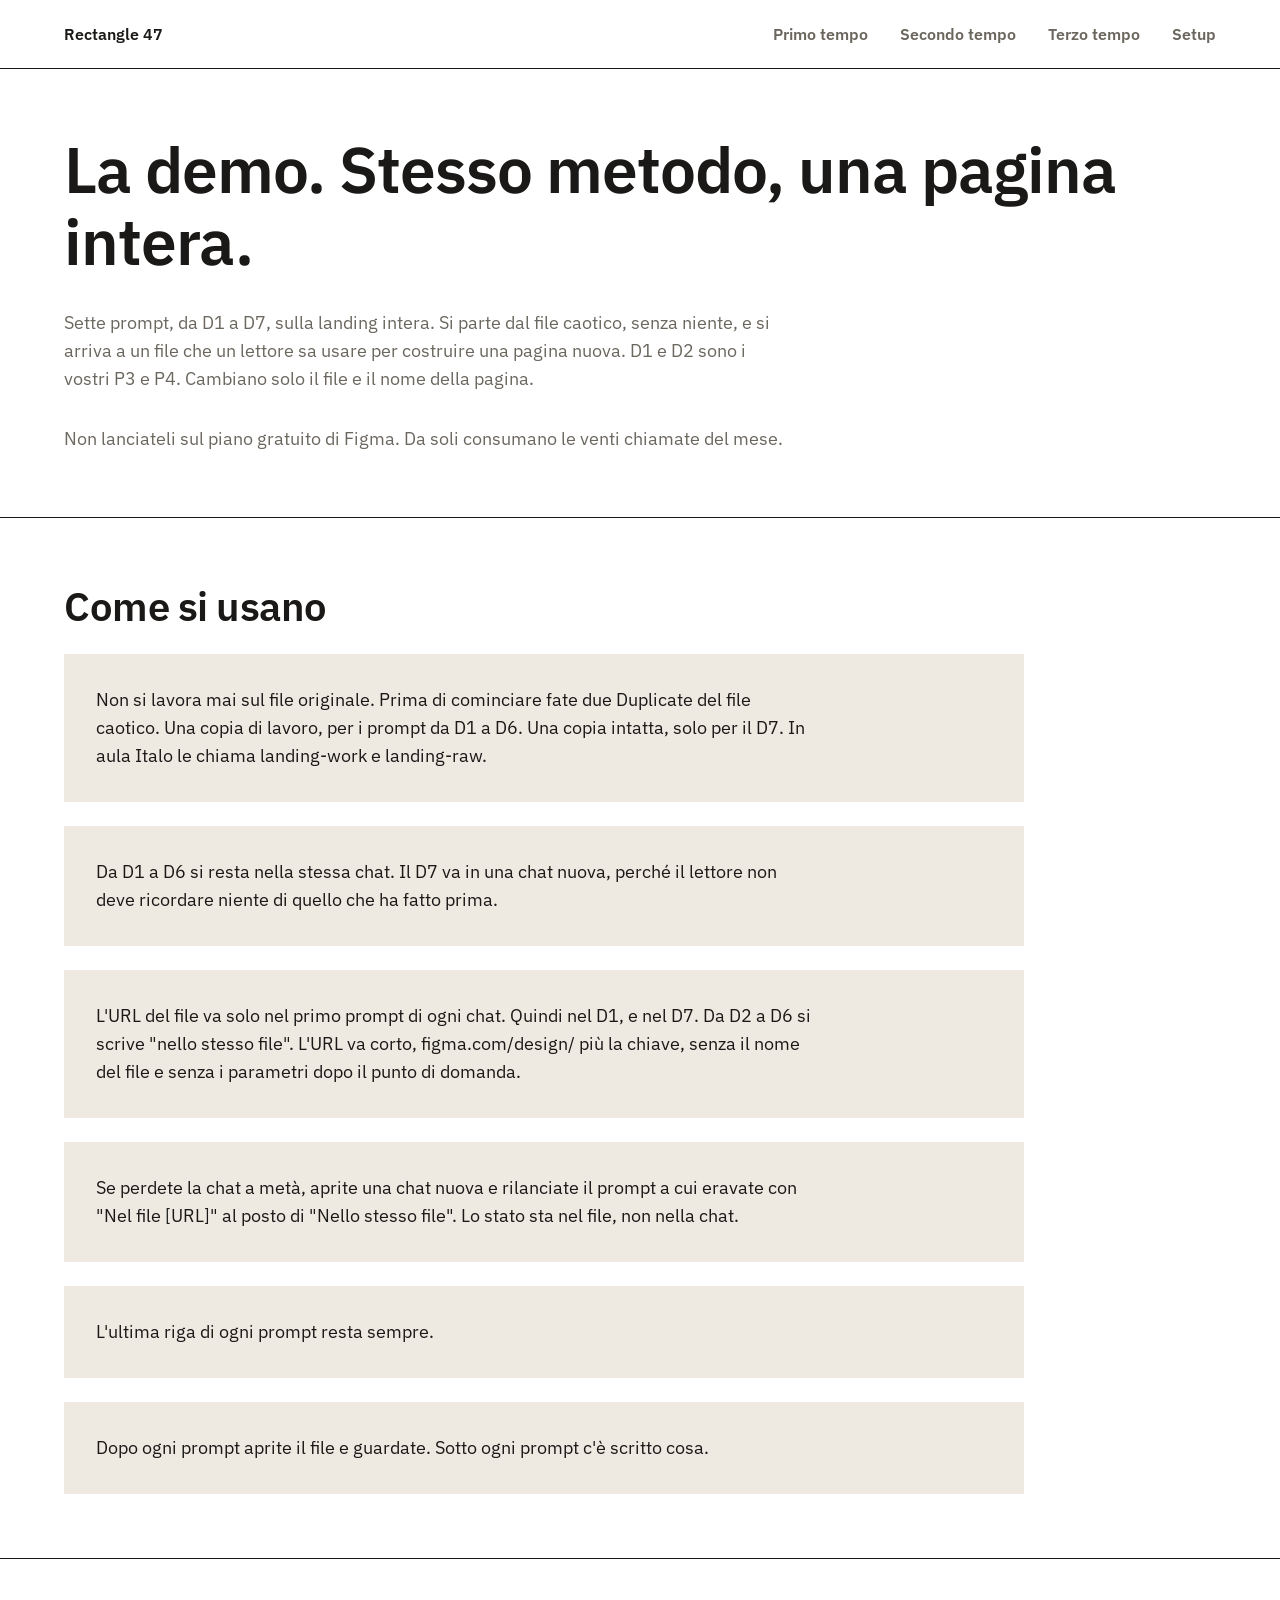
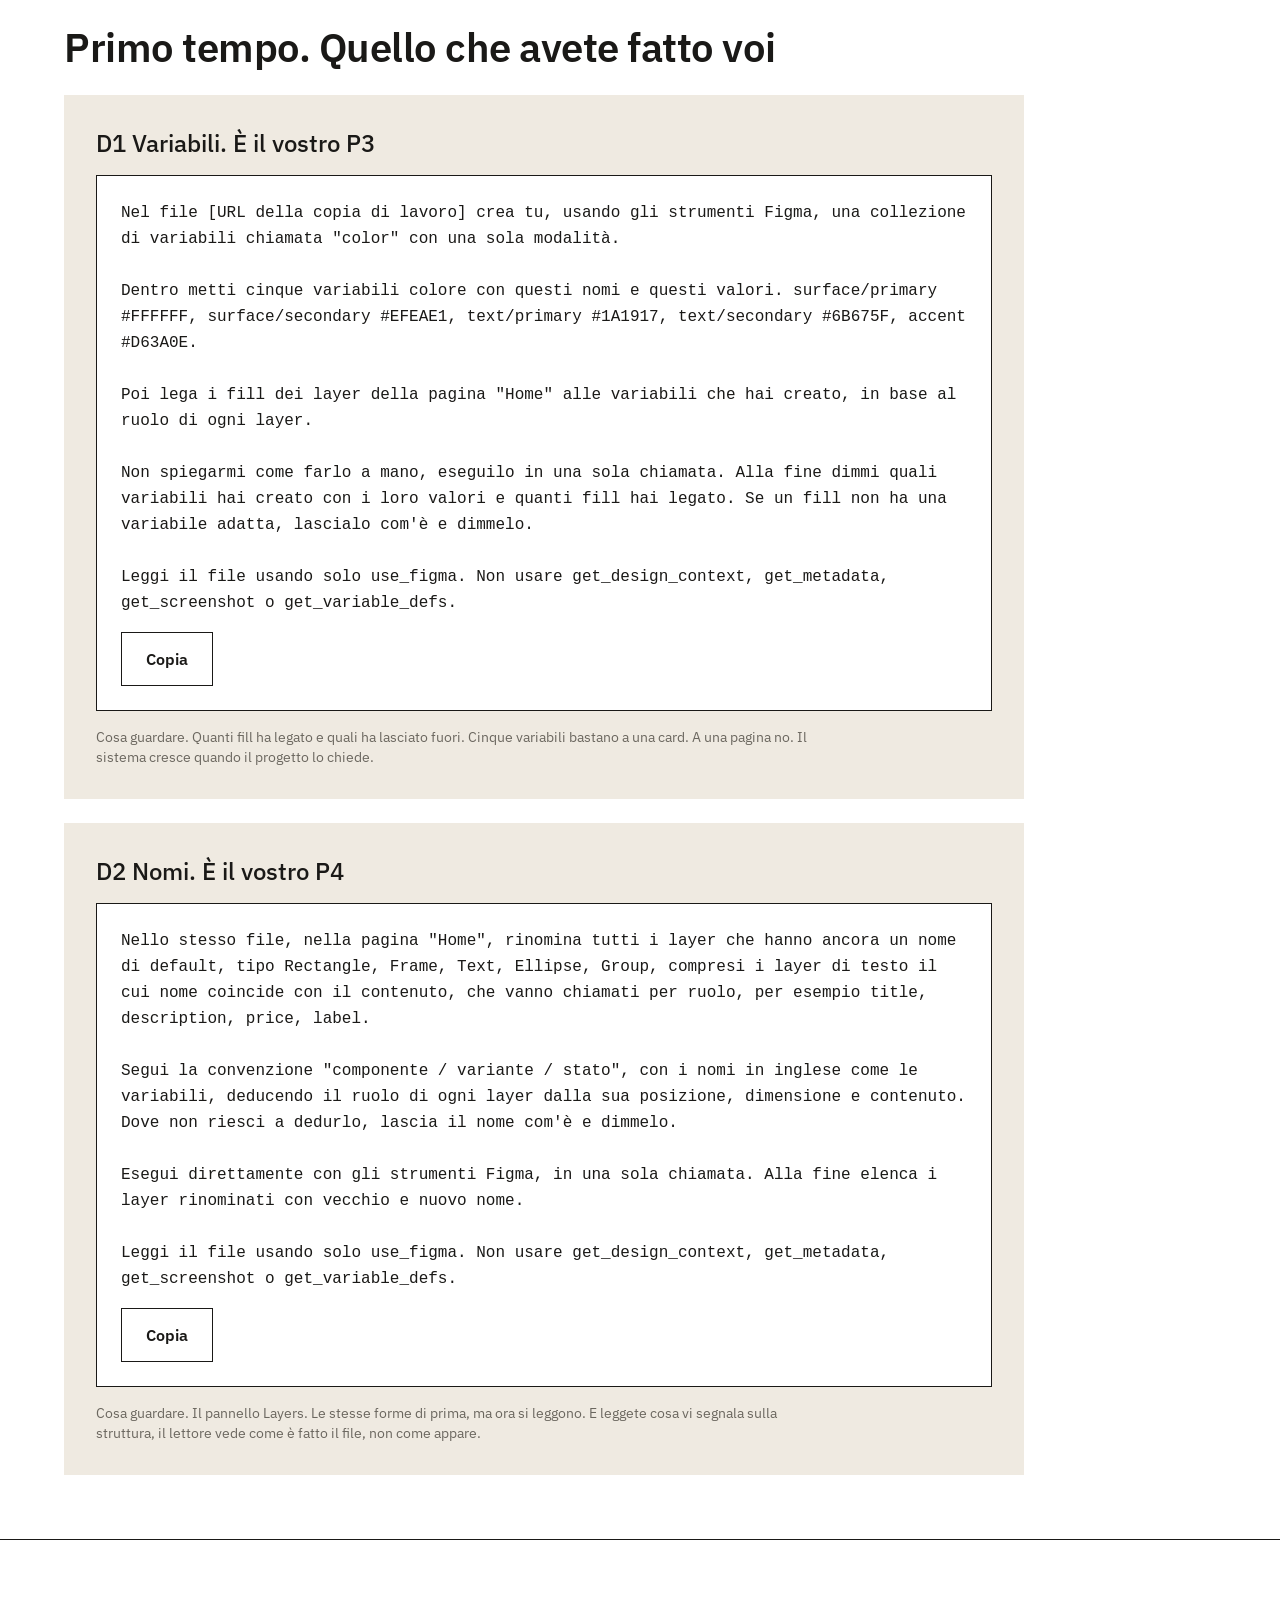
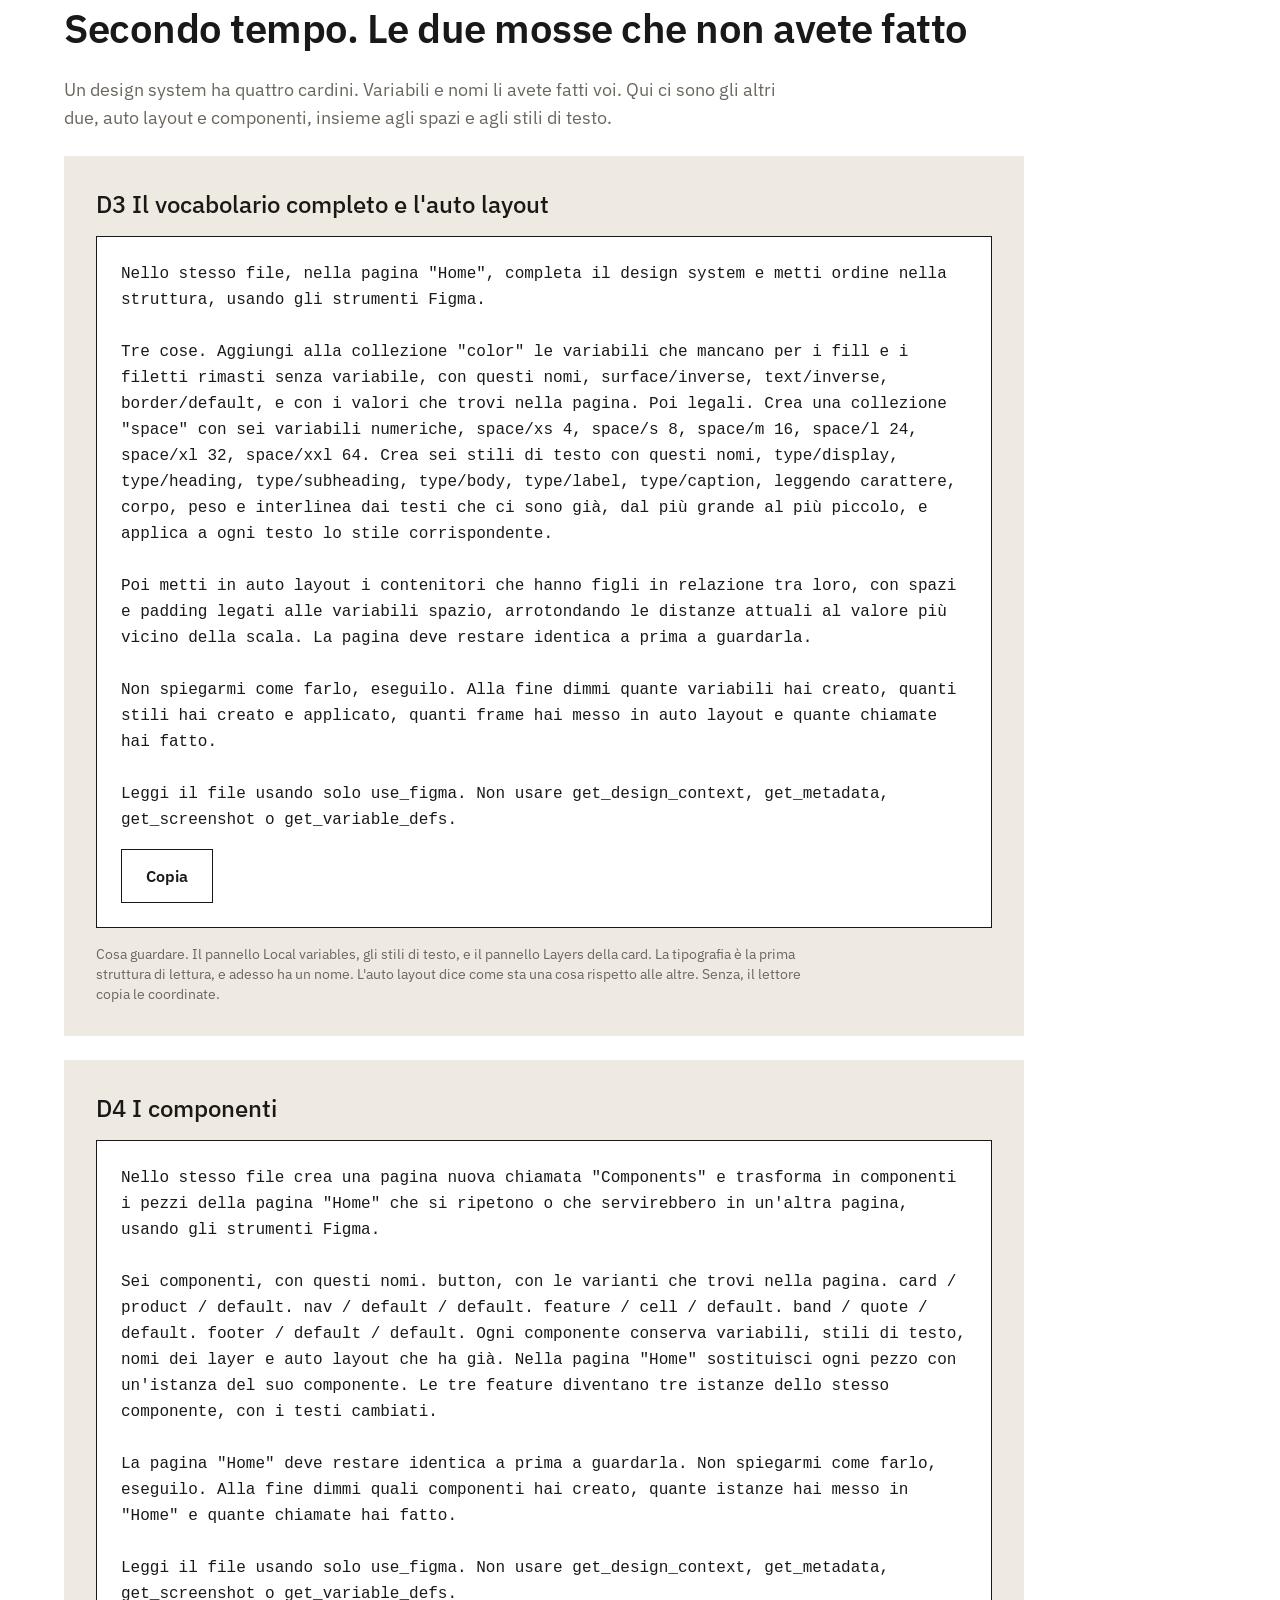
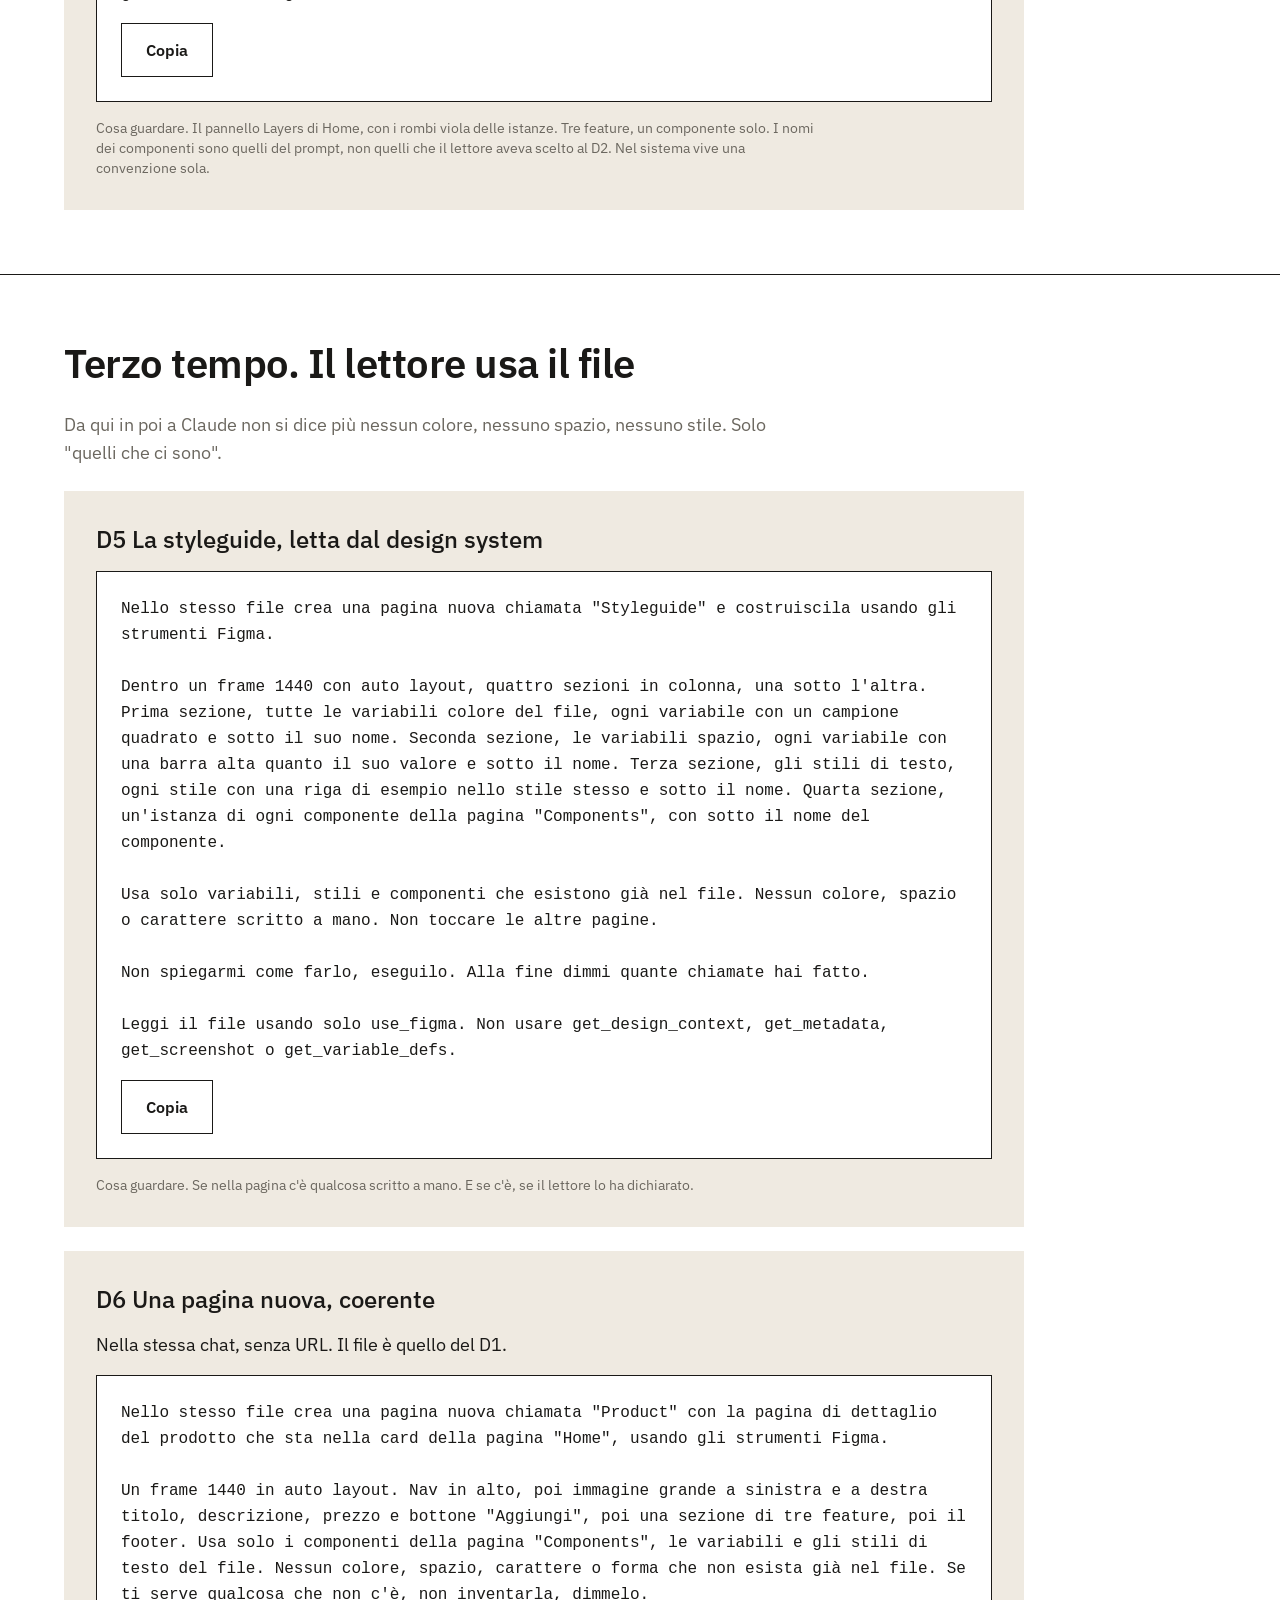
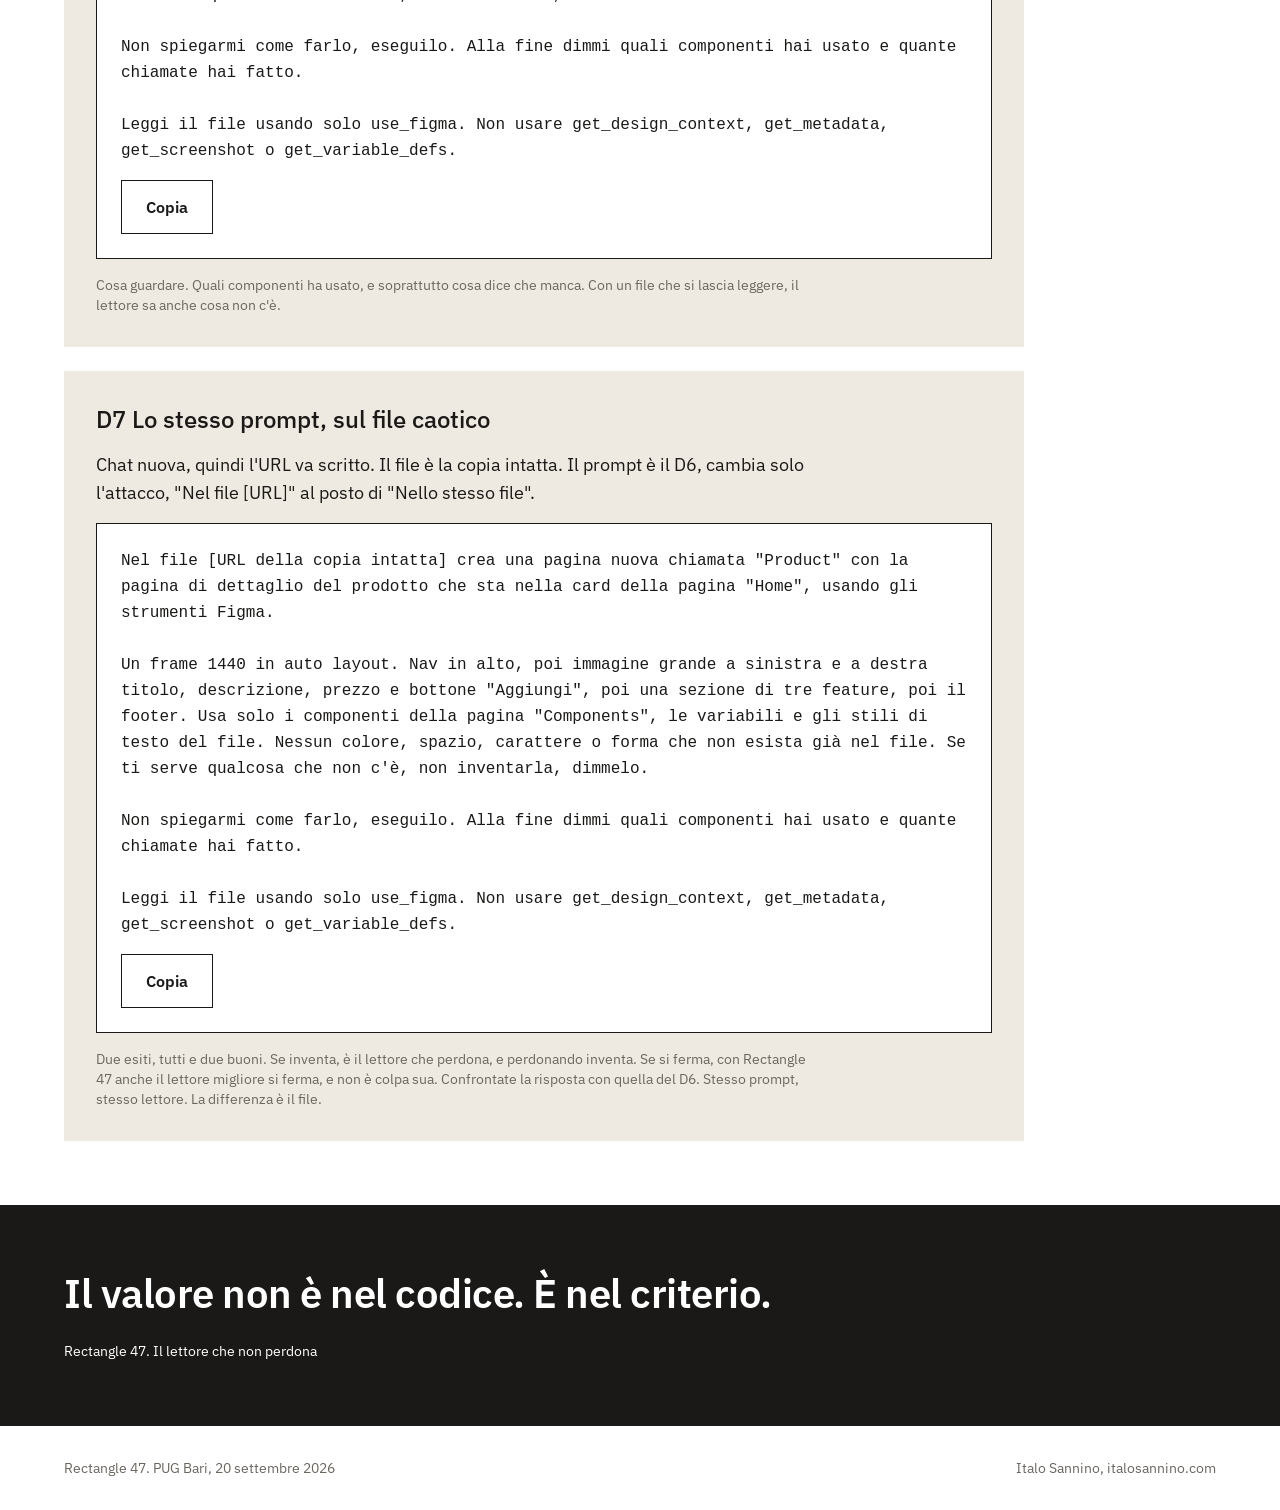
==== commit 156bec6d: "demo: pagina per i partecipanti, allineata a demo.md v04 La pagina /demo segue setup/demo.md version" ====
--- a/demo/index.html
+++ b/demo/index.html
@@ -22,41 +22,41 @@
 
   <section class="hero">
     <h1 class="headline">La demo. Stesso metodo, una pagina intera.</h1>
-    <p class="lead">Sette prompt, da D1 a D7, sulla landing intera. Si parte dal file caotico, senza niente, e si arriva a un file che un lettore sa usare per costruire una pagina nuova. Non lanciateli sul piano gratuito di Figma. Da soli consumano le venti chiamate del mese.</p>
-    <p class="lead">L'URL del file va solo nel primo prompt di ogni chat. Quindi nel D1, e nel D7 che apre una chat nuova. Da D2 a D6 si scrive "nello stesso file".</p>
-  </section>
-
-  <section class="setup-block" id="file">
-    <h2 class="title">I file</h2>
-    <ol class="step-list">
-      <li class="step">
-        <h3 class="step-title">landing-work</h3>
-        <p class="step-body">Un Duplicate di landing-start, fatto prima di ogni giro, usa e getta. Una sola pagina, "Home", nessuna variabile, nessuno stile, nessun componente. Da D1 a D6 si lavora qui, in una chat sola. È l'unico file su cui si scrive.</p>
-      </li>
-      <li class="step">
-        <h3 class="step-title">landing-start</h3>
-        <p class="step-body">Il caotico. Non si scrive mai. Serve al D7, in una chat nuova.</p>
-      </li>
-      <li class="step">
-        <h3 class="step-title">rectangle47-end</h3>
-        <p class="step-body">Il file completo, sorgente della libreria. Non si tocca e la demo non lo legge mai.</p>
-      </li>
-      <li class="step">
-        <h3 class="step-title">Riserva</h3>
-        <p class="step-body">I vecchi R, S, D su una copia di rectangle47-end senza le pagine Styleguide, Rework e Product, in fondo a questa pagina.</p>
+    <p class="lead">Sette prompt, da D1 a D7, sulla landing intera. Si parte dal file caotico, senza niente, e si arriva a un file che un lettore sa usare per costruire una pagina nuova. D1 e D2 sono i vostri P3 e P4. Cambiano solo il file e il nome della pagina.</p>
+    <p class="lead">Non lanciateli sul piano gratuito di Figma. Da soli consumano le venti chiamate del mese.</p>
+  </section>
+
+  <section class="setup-block" id="uso">
+    <h2 class="title">Come si usano</h2>
+    <ol class="step-list">
+      <li class="step">
+        <p class="step-body">Non si lavora mai sul file originale. Prima di cominciare fate due Duplicate del file caotico. Una copia di lavoro, per i prompt da D1 a D6. Una copia intatta, solo per il D7. In aula Italo le chiama landing-work e landing-raw.</p>
+      </li>
+      <li class="step">
+        <p class="step-body">Da D1 a D6 si resta nella stessa chat. Il D7 va in una chat nuova, perché il lettore non deve ricordare niente di quello che ha fatto prima.</p>
+      </li>
+      <li class="step">
+        <p class="step-body">L'URL del file va solo nel primo prompt di ogni chat. Quindi nel D1, e nel D7. Da D2 a D6 si scrive "nello stesso file". L'URL va corto, figma.com/design/ più la chiave, senza il nome del file e senza i parametri dopo il punto di domanda.</p>
+      </li>
+      <li class="step">
+        <p class="step-body">Se perdete la chat a metà, aprite una chat nuova e rilanciate il prompt a cui eravate con "Nel file [URL]" al posto di "Nello stesso file". Lo stato sta nel file, non nella chat.</p>
+      </li>
+      <li class="step">
+        <p class="step-body">L'ultima riga di ogni prompt resta sempre.</p>
+      </li>
+      <li class="step">
+        <p class="step-body">Dopo ogni prompt aprite il file e guardate. Sotto ogni prompt c'è scritto cosa.</p>
       </li>
     </ol>
   </section>
 
   <section class="setup-block" id="primo">
     <h2 class="title">Primo tempo. Quello che avete fatto voi</h2>
-    <p class="body">D1 e D2 sono i vostri P3 e P4. Cambiano solo il file e il nome della pagina. Da D1 a D6 si lavora in una chat sola, su landing-work.</p>
     <ol class="step-list">
       <li class="step">
         <h3 class="step-title">D1 Variabili. È il vostro P3</h3>
-        <p class="step-body">Cinque variabili bastano a una card. A una pagina no. Guardate cosa ha lasciato fuori, la fascia scura e i filetti. Il sistema cresce quando il progetto lo chiede.</p>
-        <div class="prompt">
-          <pre class="prompt-text">Nel file [URL di landing-work] crea tu, usando gli strumenti Figma, una collezione di variabili chiamata "color" con una sola modalità.
+        <div class="prompt">
+          <pre class="prompt-text">Nel file [URL della copia di lavoro] crea tu, usando gli strumenti Figma, una collezione di variabili chiamata "color" con una sola modalità.
 
 Dentro metti cinque variabili colore con questi nomi e questi valori. surface/primary #FFFFFF, surface/secondary #EFEAE1, text/primary #1A1917, text/secondary #6B675F, accent #D63A0E.
 
@@ -67,10 +67,10 @@
 Leggi il file usando solo use_figma. Non usare get_design_context, get_metadata, get_screenshot o get_variable_defs.</pre>
           <button class="button button-secondary prompt-copy" type="button">Copia</button>
         </div>
+        <p class="step-note">Cosa guardare. Quanti fill ha legato e quali ha lasciato fuori. Cinque variabili bastano a una card. A una pagina no. Il sistema cresce quando il progetto lo chiede.</p>
       </li>
       <li class="step">
         <h3 class="step-title">D2 Nomi. È il vostro P4</h3>
-        <p class="step-body">Le stesse forme di prima, ma ora si leggono.</p>
         <div class="prompt">
           <pre class="prompt-text">Nello stesso file, nella pagina "Home", rinomina tutti i layer che hanno ancora un nome di default, tipo Rectangle, Frame, Text, Ellipse, Group, compresi i layer di testo il cui nome coincide con il contenuto, che vanno chiamati per ruolo, per esempio title, description, price, label.
 
@@ -81,6 +81,7 @@
 Leggi il file usando solo use_figma. Non usare get_design_context, get_metadata, get_screenshot o get_variable_defs.</pre>
           <button class="button button-secondary prompt-copy" type="button">Copia</button>
         </div>
+        <p class="step-note">Cosa guardare. Il pannello Layers. Le stesse forme di prima, ma ora si leggono. E leggete cosa vi segnala sulla struttura, il lettore vede come è fatto il file, non come appare.</p>
       </li>
     </ol>
   </section>
@@ -91,7 +92,6 @@
     <ol class="step-list">
       <li class="step">
         <h3 class="step-title">D3 Il vocabolario completo e l'auto layout</h3>
-        <p class="step-body">La tipografia è la prima struttura di lettura, e adesso ha un nome. L'auto layout dice come sta una cosa rispetto alle altre. Senza, il lettore copia le coordinate.</p>
         <div class="prompt">
           <pre class="prompt-text">Nello stesso file, nella pagina "Home", completa il design system e metti ordine nella struttura, usando gli strumenti Figma.
 
@@ -104,10 +104,10 @@
 Leggi il file usando solo use_figma. Non usare get_design_context, get_metadata, get_screenshot o get_variable_defs.</pre>
           <button class="button button-secondary prompt-copy" type="button">Copia</button>
         </div>
+        <p class="step-note">Cosa guardare. Il pannello Local variables, gli stili di testo, e il pannello Layers della card. La tipografia è la prima struttura di lettura, e adesso ha un nome. L'auto layout dice come sta una cosa rispetto alle altre. Senza, il lettore copia le coordinate.</p>
       </li>
       <li class="step">
         <h3 class="step-title">D4 I componenti</h3>
-        <p class="step-body">Il pannello Layers di Home, con i rombi viola delle istanze. Il quarto cardine.</p>
         <div class="prompt">
           <pre class="prompt-text">Nello stesso file crea una pagina nuova chiamata "Components" e trasforma in componenti i pezzi della pagina "Home" che si ripetono o che servirebbero in un'altra pagina, usando gli strumenti Figma.
 
@@ -118,6 +118,7 @@
 Leggi il file usando solo use_figma. Non usare get_design_context, get_metadata, get_screenshot o get_variable_defs.</pre>
           <button class="button button-secondary prompt-copy" type="button">Copia</button>
         </div>
+        <p class="step-note">Cosa guardare. Il pannello Layers di Home, con i rombi viola delle istanze. Tre feature, un componente solo. I nomi dei componenti sono quelli del prompt, non quelli che il lettore aveva scelto al D2. Nel sistema vive una convenzione sola.</p>
       </li>
     </ol>
   </section>
@@ -128,7 +129,6 @@
     <ol class="step-list">
       <li class="step">
         <h3 class="step-title">D5 La styleguide, letta dal design system</h3>
-        <p class="step-body">Nessun colore, spazio o stile detto a Claude, solo "quelli che ci sono".</p>
         <div class="prompt">
           <pre class="prompt-text">Nello stesso file crea una pagina nuova chiamata "Styleguide" e costruiscila usando gli strumenti Figma.
 
@@ -141,6 +141,7 @@
 Leggi il file usando solo use_figma. Non usare get_design_context, get_metadata, get_screenshot o get_variable_defs.</pre>
           <button class="button button-secondary prompt-copy" type="button">Copia</button>
         </div>
+        <p class="step-note">Cosa guardare. Se nella pagina c'è qualcosa scritto a mano. E se c'è, se il lettore lo ha dichiarato.</p>
       </li>
       <li class="step">
         <h3 class="step-title">D6 Una pagina nuova, coerente</h3>
@@ -155,12 +156,13 @@
 Leggi il file usando solo use_figma. Non usare get_design_context, get_metadata, get_screenshot o get_variable_defs.</pre>
           <button class="button button-secondary prompt-copy" type="button">Copia</button>
         </div>
+        <p class="step-note">Cosa guardare. Quali componenti ha usato, e soprattutto cosa dice che manca. Con un file che si lascia leggere, il lettore sa anche cosa non c'è.</p>
       </li>
       <li class="step">
         <h3 class="step-title">D7 Lo stesso prompt, sul file caotico</h3>
-        <p class="step-body">Chat nuova, quindi l'URL va scritto. Il prompt è il D6, cambia solo l'attacco, "Nel file [URL]" al posto di "Nello stesso file".</p>
-        <div class="prompt">
-          <pre class="prompt-text">Nel file [URL di landing-start] crea una pagina nuova chiamata "Product" con la pagina di dettaglio del prodotto che sta nella card della pagina "Home", usando gli strumenti Figma.
+        <p class="step-body">Chat nuova, quindi l'URL va scritto. Il file è la copia intatta. Il prompt è il D6, cambia solo l'attacco, "Nel file [URL]" al posto di "Nello stesso file".</p>
+        <div class="prompt">
+          <pre class="prompt-text">Nel file [URL della copia intatta] crea una pagina nuova chiamata "Product" con la pagina di dettaglio del prodotto che sta nella card della pagina "Home", usando gli strumenti Figma.
 
 Un frame 1440 in auto layout. Nav in alto, poi immagine grande a sinistra e a destra titolo, descrizione, prezzo e bottone "Aggiungi", poi una sezione di tre feature, poi il footer. Usa solo i componenti della pagina "Components", le variabili e gli stili di testo del file. Nessun colore, spazio, carattere o forma che non esista già nel file. Se ti serve qualcosa che non c'è, non inventarla, dimmelo.
 
@@ -169,7 +171,7 @@
 Leggi il file usando solo use_figma. Non usare get_design_context, get_metadata, get_screenshot o get_variable_defs.</pre>
           <button class="button button-secondary prompt-copy" type="button">Copia</button>
         </div>
-        <p class="step-check">Due esiti, tutti e due buoni. Se inventa, è il lettore che perdona, e perdonando inventa. Se si ferma, con Rectangle 47 anche il lettore migliore si ferma, e non è colpa sua. Nel dry run del 17 settembre si è fermato e ha scritto "qualsiasi pagina costruissi adesso sarebbe fatta di valori copiati dalla Home, cioè esattamente ciò che mi hai detto di non fare".</p>
+        <p class="step-note">Due esiti, tutti e due buoni. Se inventa, è il lettore che perdona, e perdonando inventa. Se si ferma, con Rectangle 47 anche il lettore migliore si ferma, e non è colpa sua. Confrontate la risposta con quella del D6. Stesso prompt, stesso lettore. La differenza è il file.</p>
       </li>
     </ol>
   </section>
@@ -177,11 +179,6 @@
   <section class="band-quote">
     <p class="quote">Il valore non è nel codice. È nel criterio.</p>
     <p class="source">Rectangle 47. Il lettore che non perdona</p>
-  </section>
-
-  <section class="setup-block" id="riserva">
-    <h2 class="title">Riserva. R, S, D su una copia di rectangle47-end</h2>
-    <p class="body">I tre prompt provati nel dry run del 17 settembre, 6:20 di macchina. Richiedono un file con il design system già fatto e la pagina "Home" come riferimento, quindi una copia di rectangle47-end senza Styleguide, Rework e Product, con un nome neutro. Stanno nella versione 02 di il-metodo.md, sezione "Cosa ha fatto Italo", e restano validi così come sono.</p>
   </section>
 
   <footer class="footer">
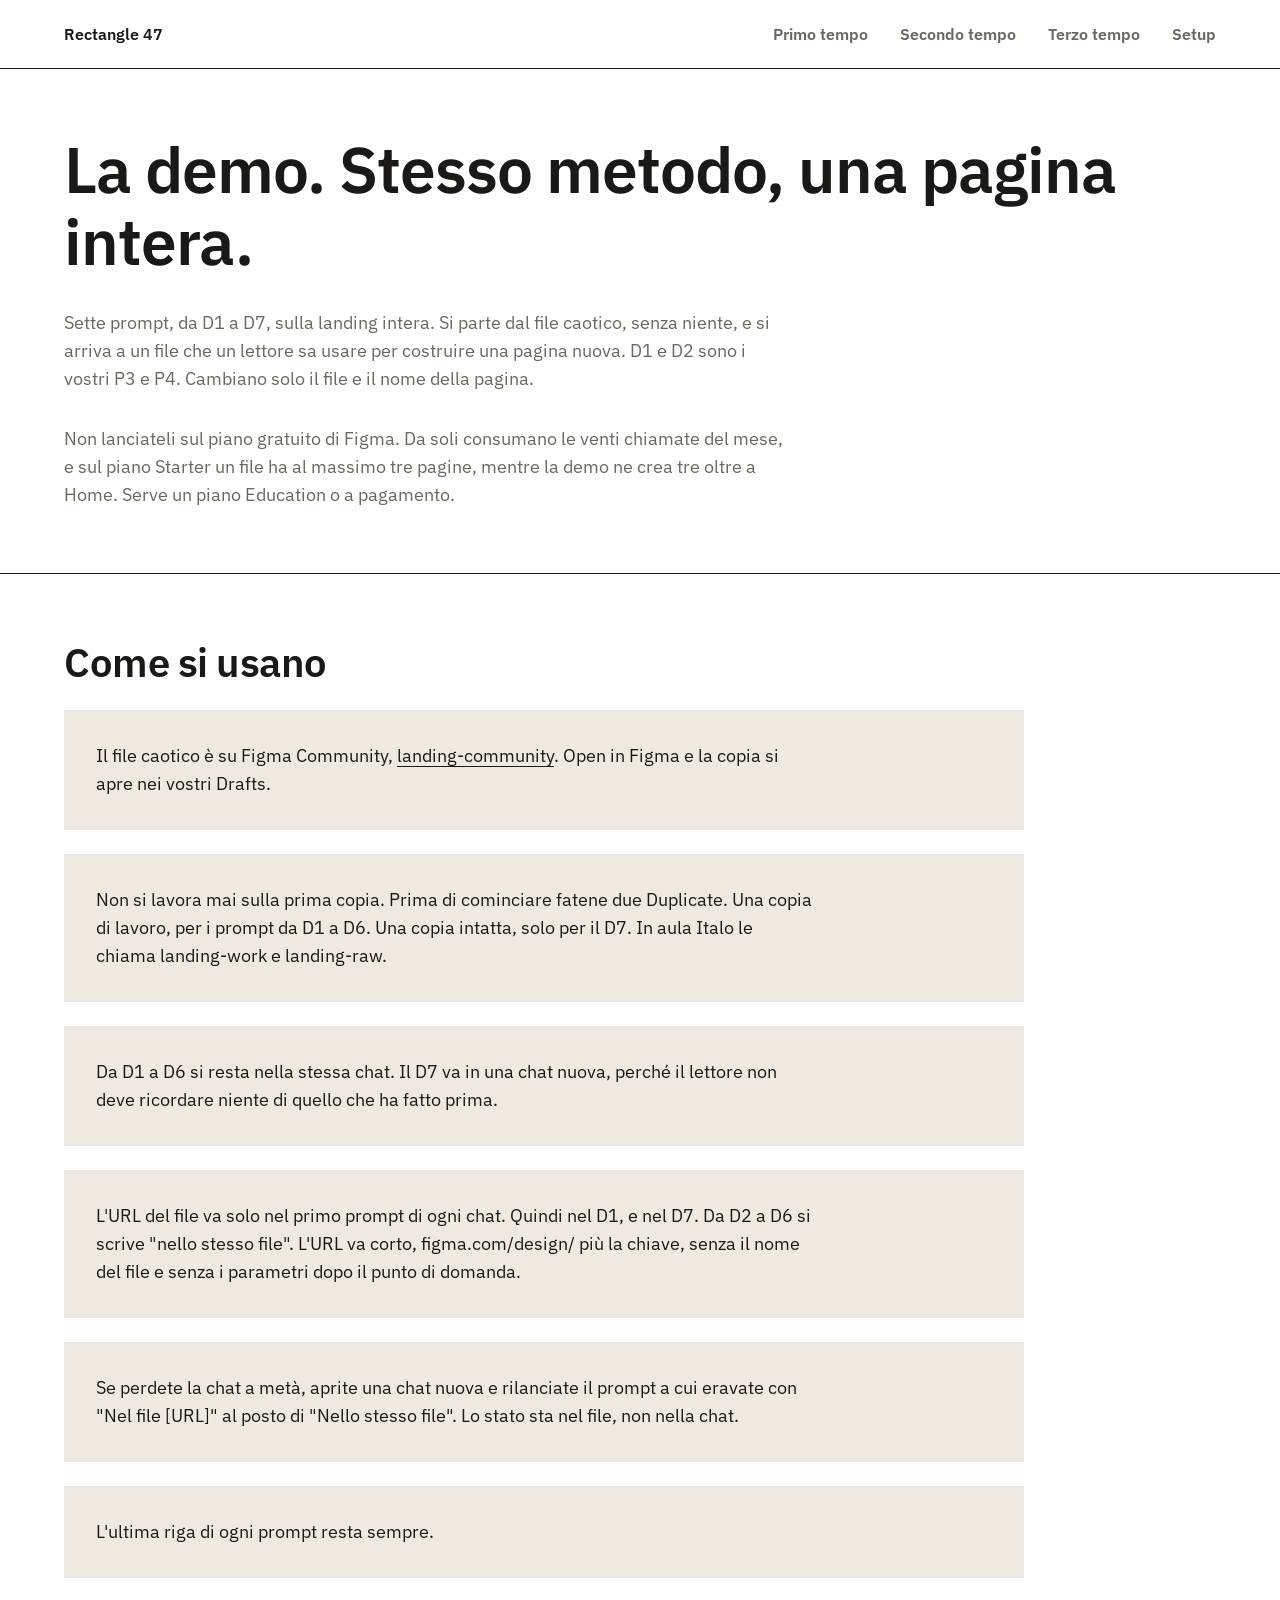
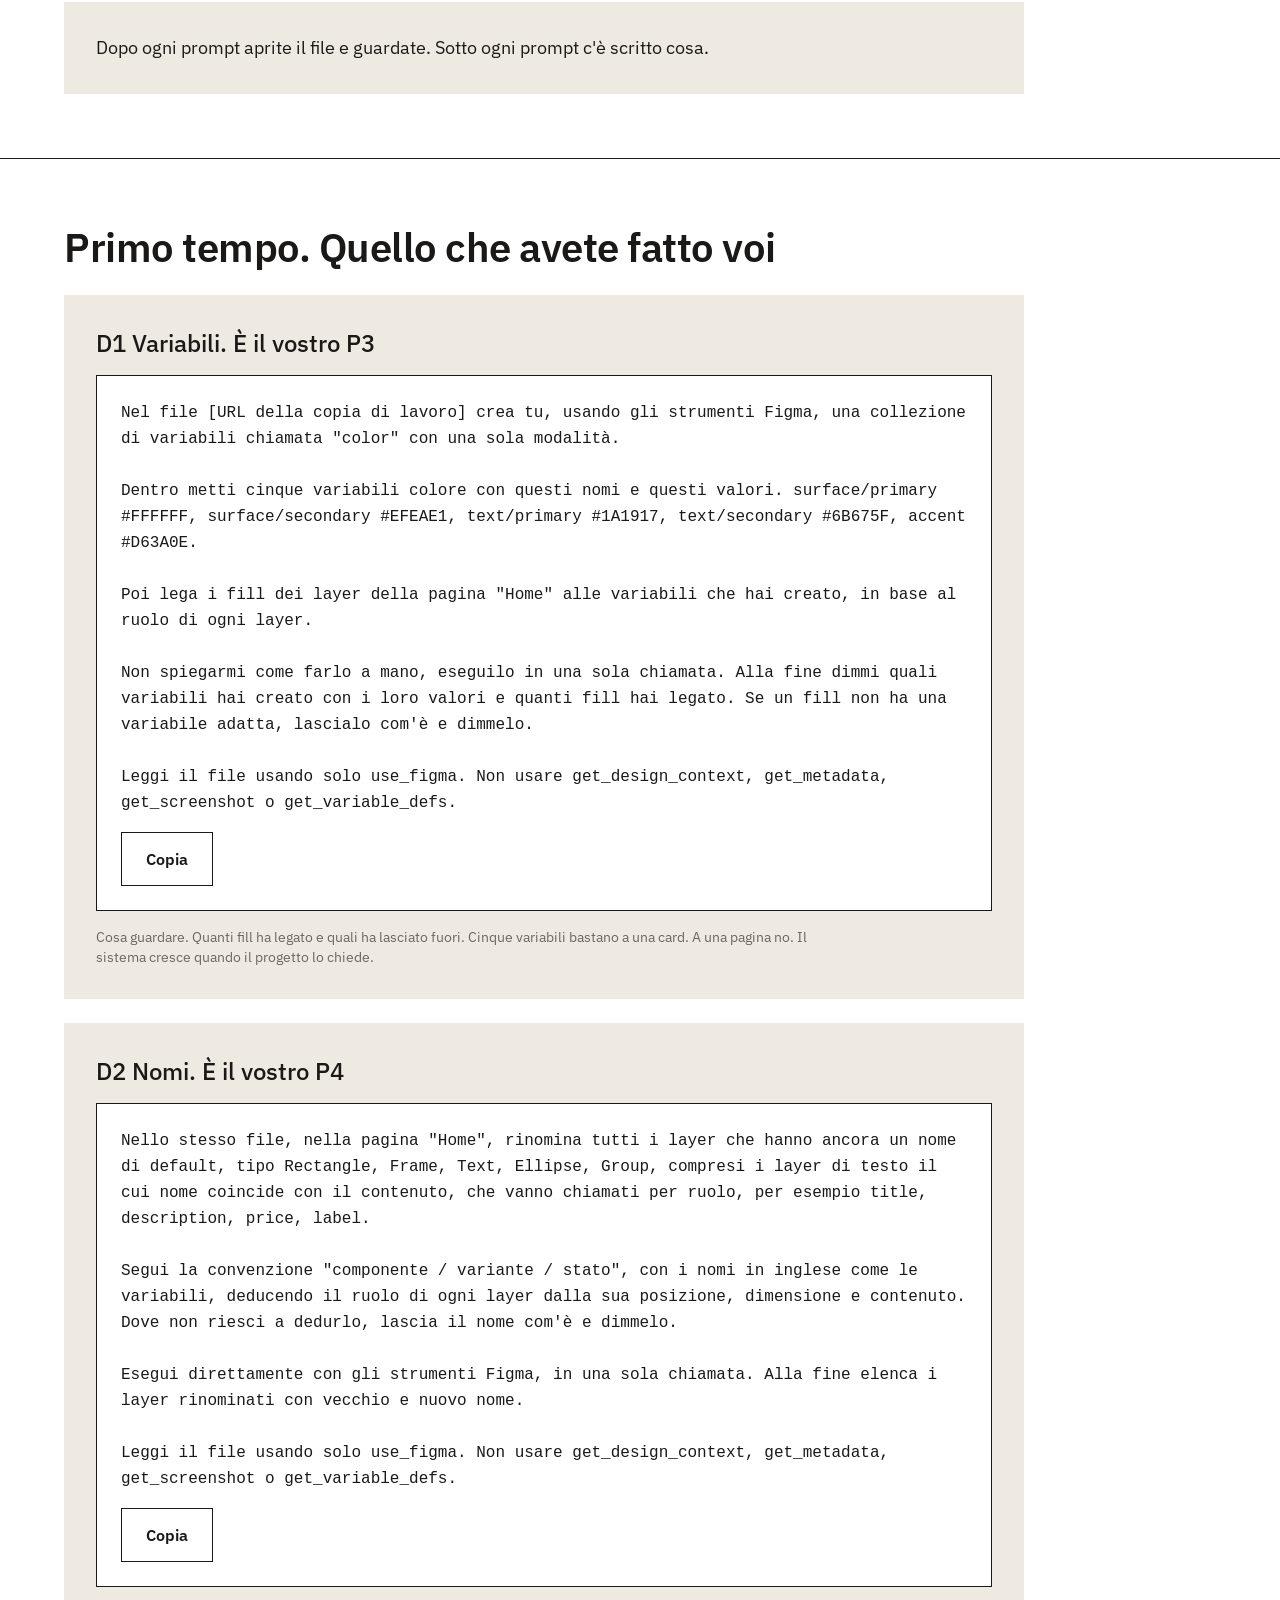
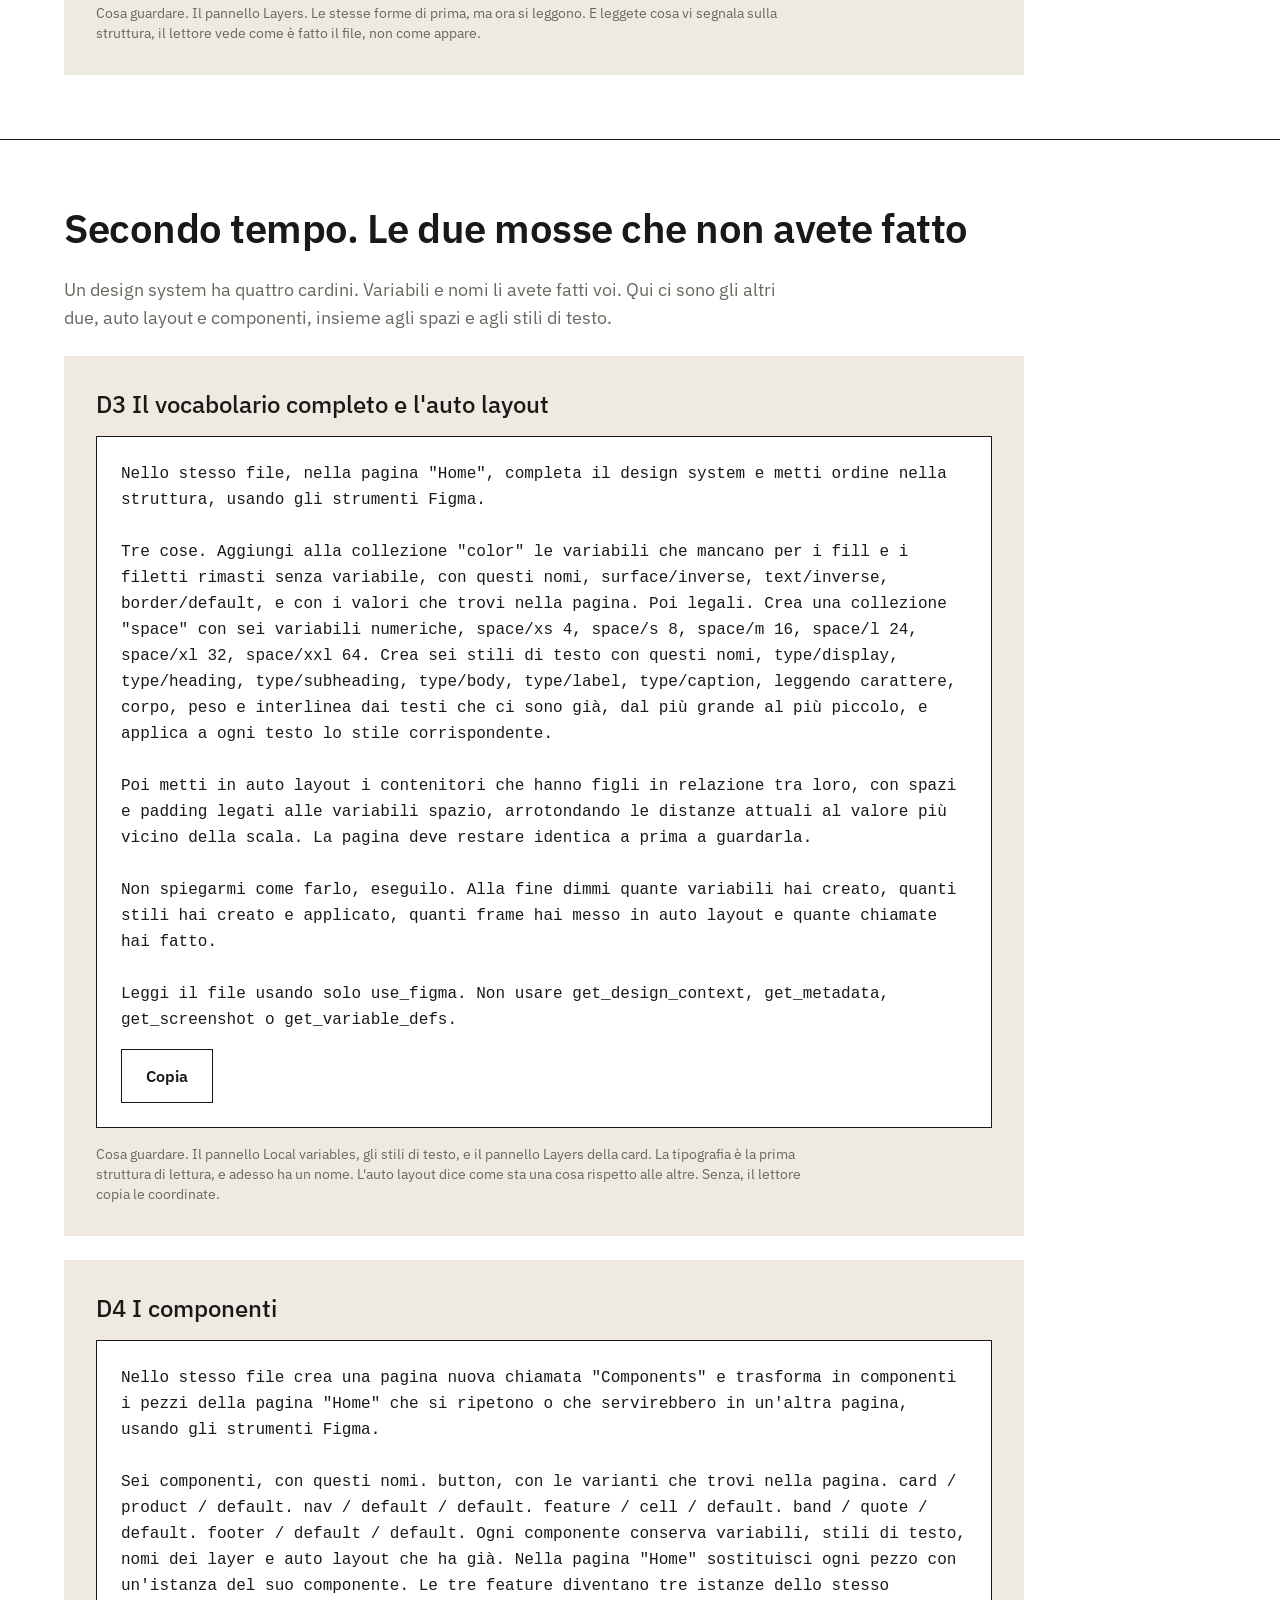
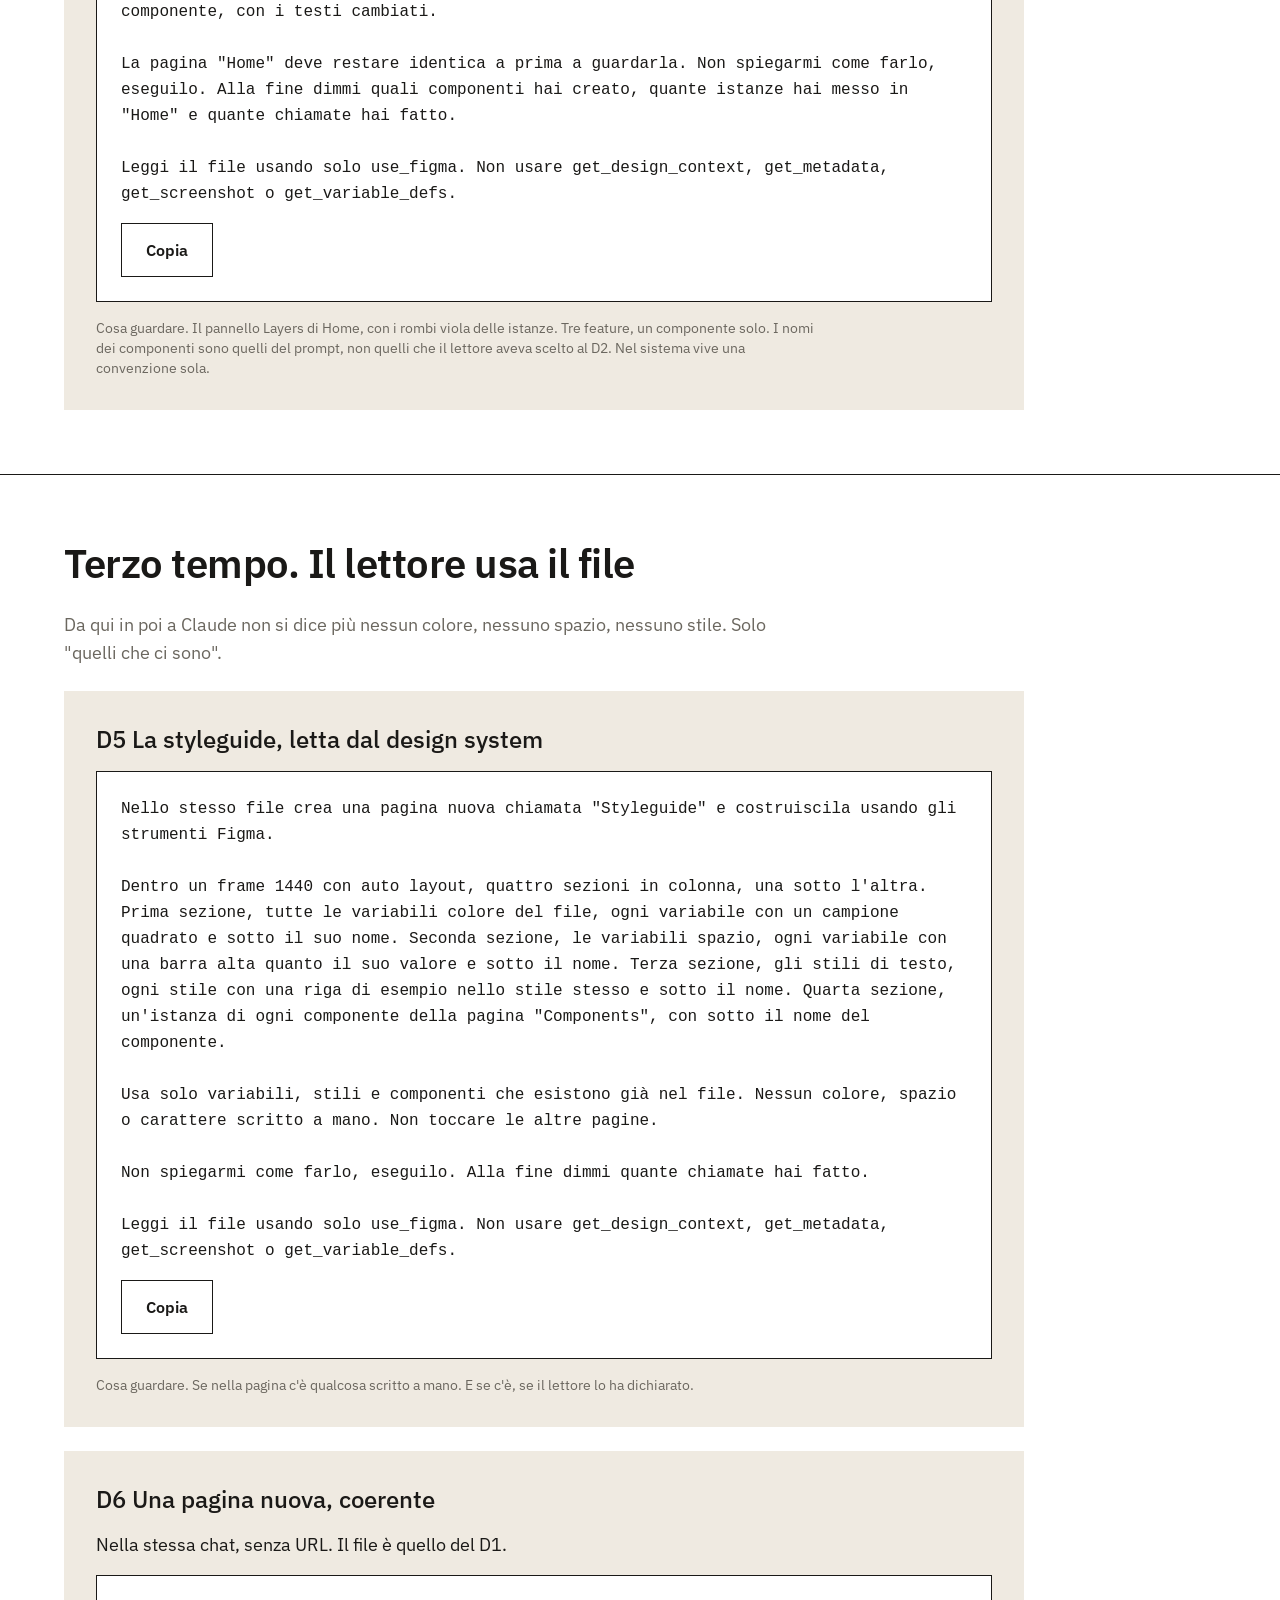
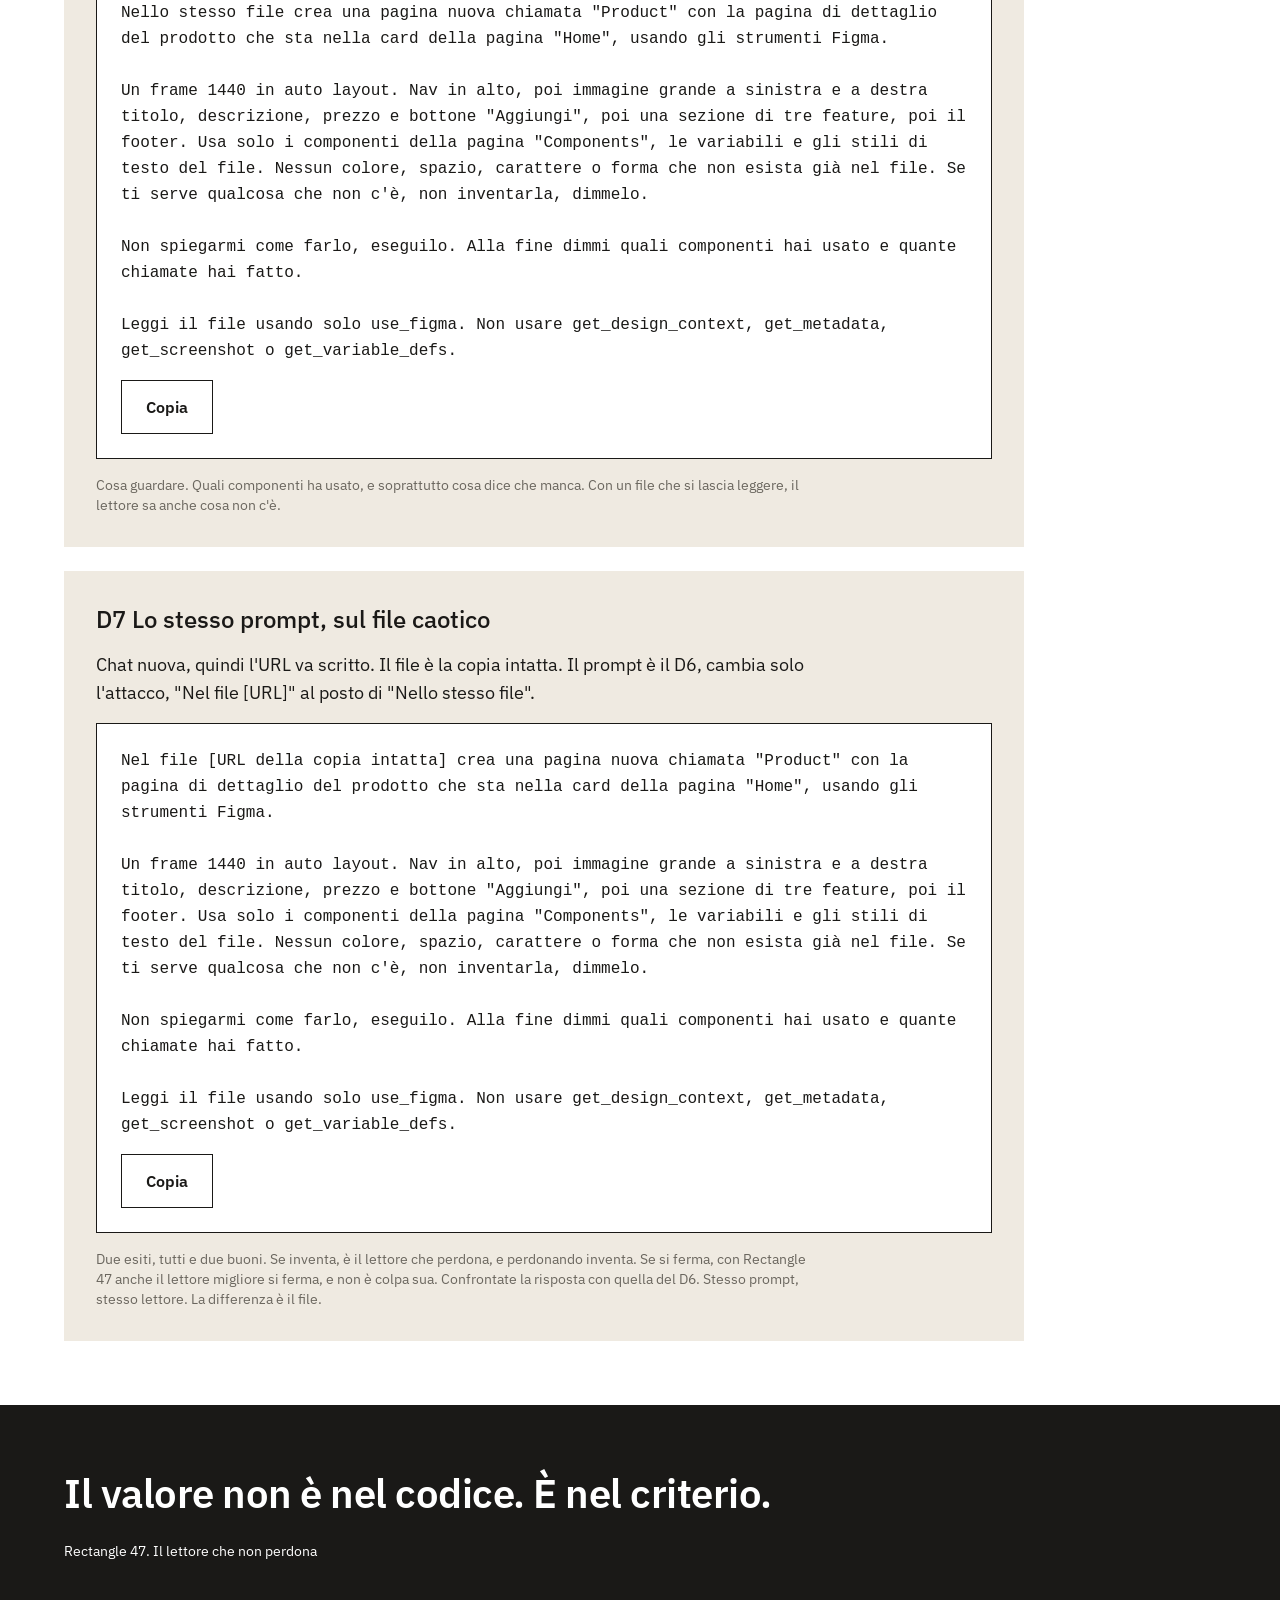
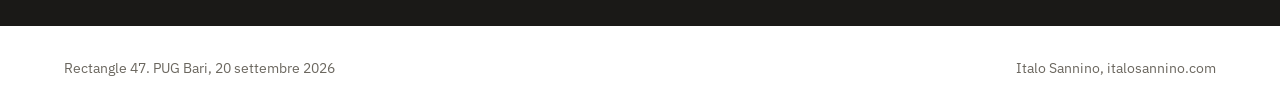
==== commit 07ee3e32: "demo: avviso Starter e link a landing-community, da demo.md v05 La pagina /demo segue setup/demo.md " ====
--- a/demo/index.html
+++ b/demo/index.html
@@ -23,14 +23,17 @@
   <section class="hero">
     <h1 class="headline">La demo. Stesso metodo, una pagina intera.</h1>
     <p class="lead">Sette prompt, da D1 a D7, sulla landing intera. Si parte dal file caotico, senza niente, e si arriva a un file che un lettore sa usare per costruire una pagina nuova. D1 e D2 sono i vostri P3 e P4. Cambiano solo il file e il nome della pagina.</p>
-    <p class="lead">Non lanciateli sul piano gratuito di Figma. Da soli consumano le venti chiamate del mese.</p>
+    <p class="lead">Non lanciateli sul piano gratuito di Figma. Da soli consumano le venti chiamate del mese, e sul piano Starter un file ha al massimo tre pagine, mentre la demo ne crea tre oltre a Home. Serve un piano Education o a pagamento.</p>
   </section>
 
   <section class="setup-block" id="uso">
     <h2 class="title">Come si usano</h2>
     <ol class="step-list">
       <li class="step">
-        <p class="step-body">Non si lavora mai sul file originale. Prima di cominciare fate due Duplicate del file caotico. Una copia di lavoro, per i prompt da D1 a D6. Una copia intatta, solo per il D7. In aula Italo le chiama landing-work e landing-raw.</p>
+        <p class="step-body">Il file caotico è su Figma Community, <a class="link-inline" href="https://www.figma.com/community/file/1682759778269309945/landing-community" target="_blank" rel="noopener">landing-community</a>. Open in Figma e la copia si apre nei vostri Drafts.</p>
+      </li>
+      <li class="step">
+        <p class="step-body">Non si lavora mai sulla prima copia. Prima di cominciare fatene due Duplicate. Una copia di lavoro, per i prompt da D1 a D6. Una copia intatta, solo per il D7. In aula Italo le chiama landing-work e landing-raw.</p>
       </li>
       <li class="step">
         <p class="step-body">Da D1 a D6 si resta nella stessa chat. Il D7 va in una chat nuova, perché il lettore non deve ricordare niente di quello che ha fatto prima.</p>
